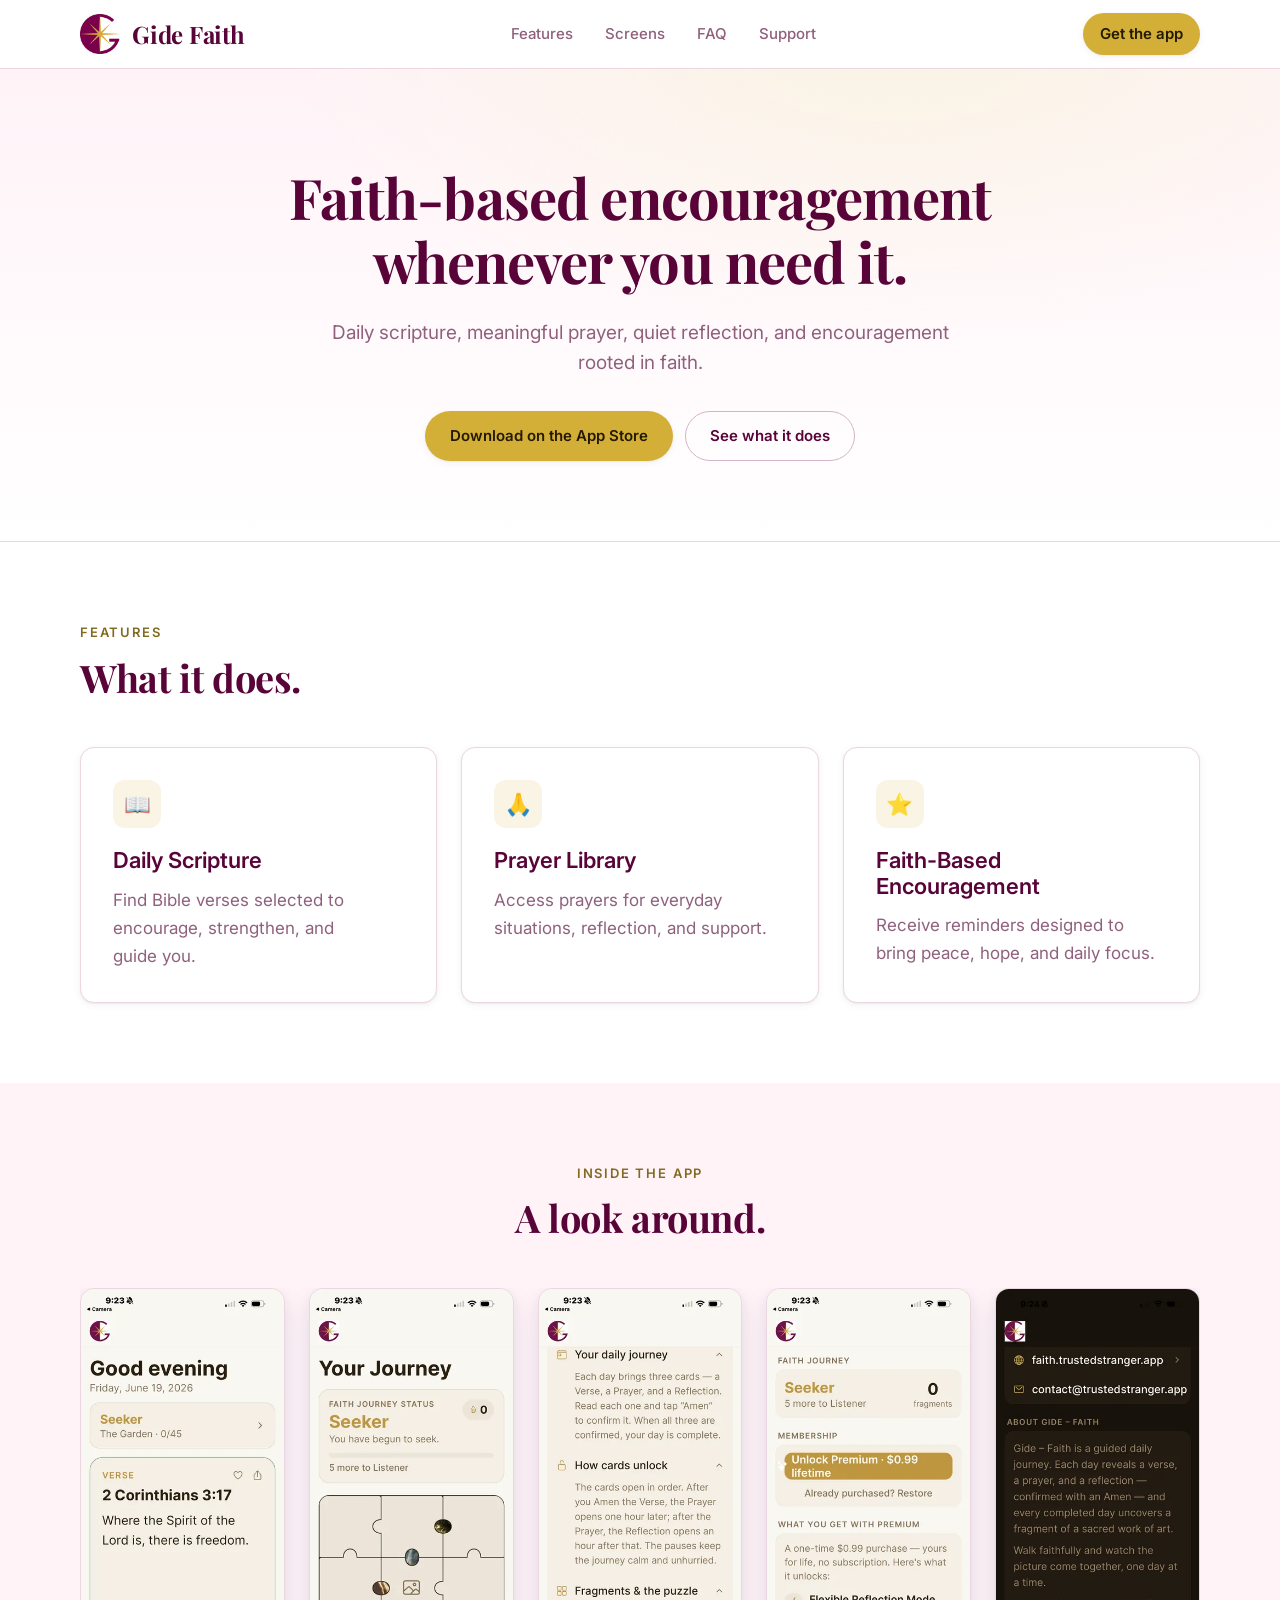
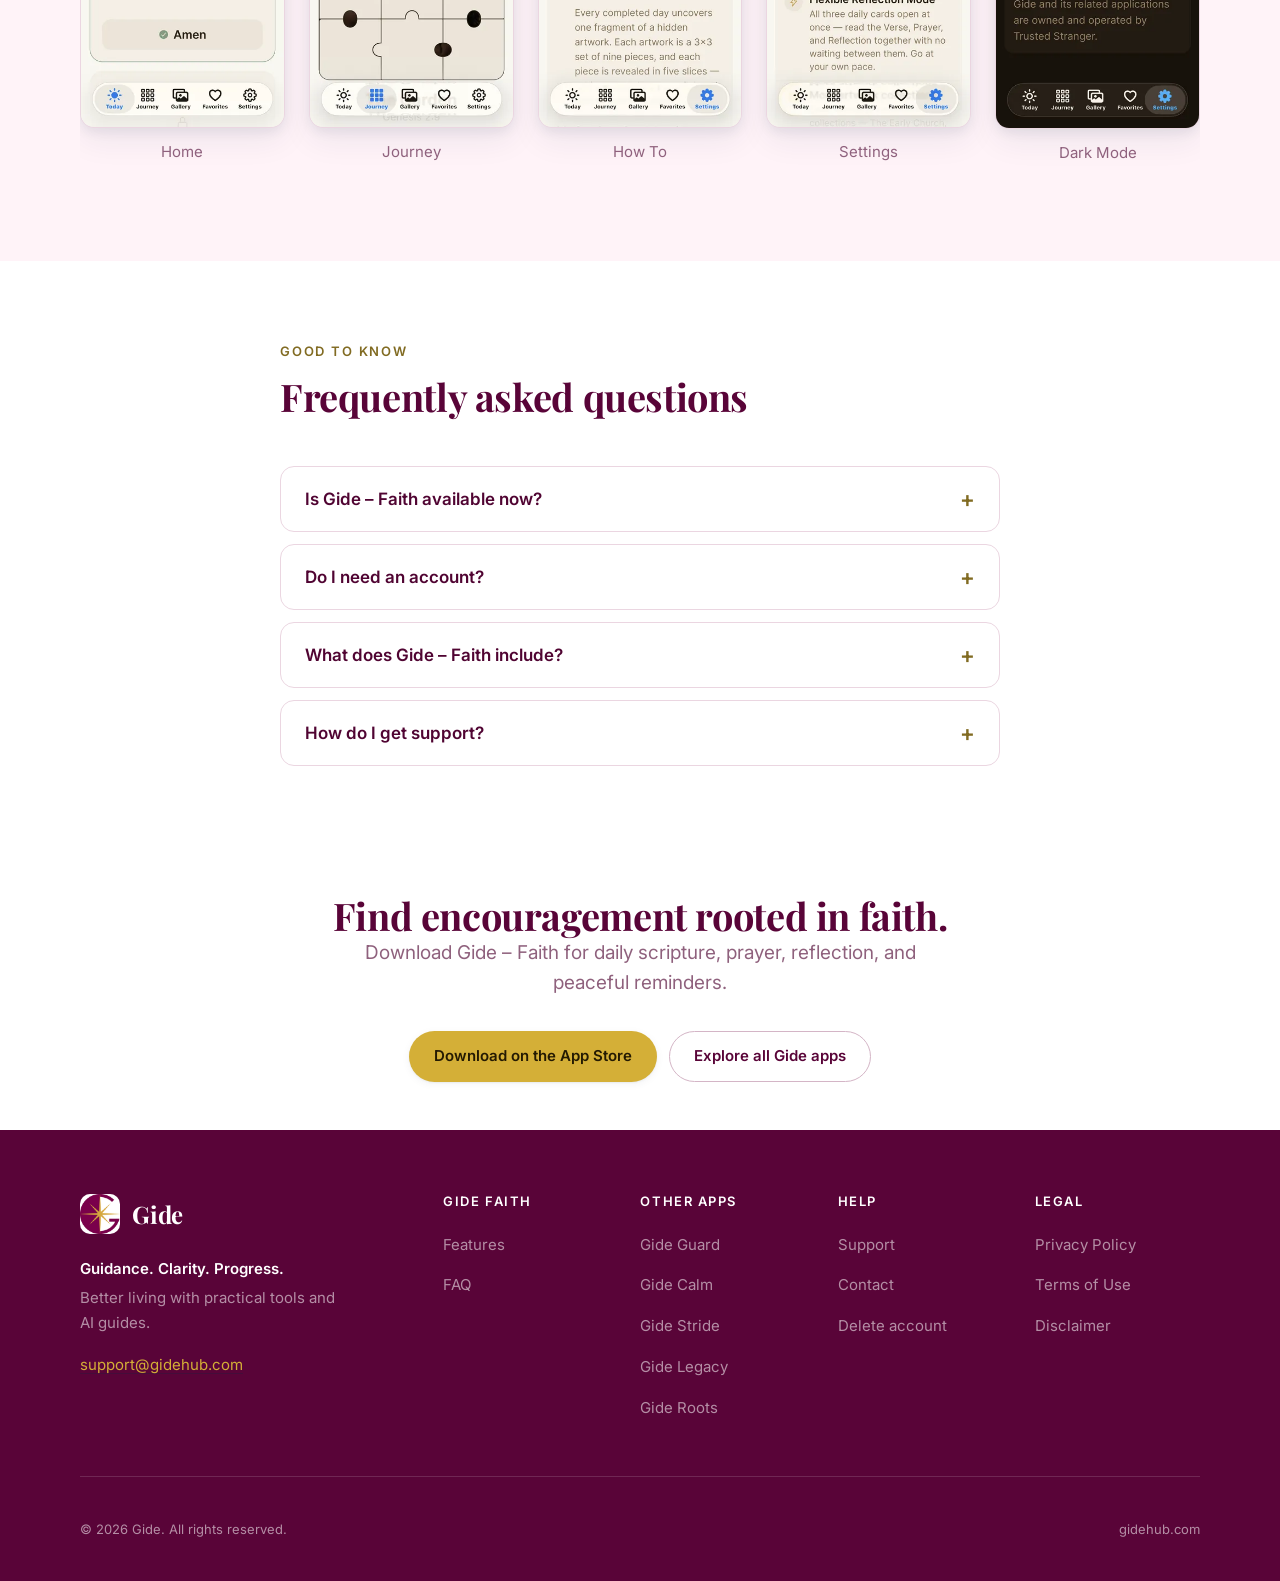
==== index.html @ afb805a9 "Stop describing the app by release stage Remove every "coming soon", "in development", "in review an" ====
<!DOCTYPE html>
<html lang="en">
<head>
  <meta charset="UTF-8">
  <meta name="viewport" content="width=device-width, initial-scale=1">
  <title>Gide Faith | Daily scripture and prayer</title>
  <meta name="description" content="Daily scripture, meaningful prayer, quiet reflection, and encouragement rooted in faith.">
  <link rel="canonical" href="https://faith.gidehub.com/">

  <meta property="og:type" content="website">
  <meta property="og:site_name" content="Gide">
  <meta property="og:title" content="Gide Faith | Daily scripture and prayer">
  <meta property="og:description" content="Daily scripture, meaningful prayer, quiet reflection, and encouragement rooted in faith.">
  <meta property="og:url" content="https://faith.gidehub.com/">
  <meta name="twitter:card" content="summary_large_image">

  <link rel="icon" type="image/png" href="assets/logo.png">
  <link rel="apple-touch-icon" href="assets/logo.png">
  <meta name="theme-color" content="#590438">

  <link rel="preconnect" href="https://fonts.googleapis.com">
  <link rel="preconnect" href="https://fonts.gstatic.com" crossorigin>
  <link rel="stylesheet" href="https://fonts.googleapis.com/css2?family=Inter:wght@400;500;600;700&family=Playfair+Display:wght@600;700&display=swap">

  <link rel="stylesheet" href="assets/css/app.css">
</head>
<body class="app-site">

<a class="skip-link" href="#main">Skip to content</a>

<header class="site-header" data-nav>
  <div class="wrap header-inner">

    <a class="brand" href="/">
      <img src="assets/logo.png" alt="" width="40" height="40" class="brand-mark">
      <span class="brand-name">Gide Faith</span>
    </a>

    <nav class="nav-desktop" aria-label="Main">
      <ul>
        <li><a href="#features">Features</a></li>
        <li><a href="#screens">Screens</a></li>
        
        <li><a href="#faq">FAQ</a></li>
        <li><a href="https://gidehub.com/support.html">Support</a></li>
      </ul>
    </nav>

    <div class="header-actions">
      <a class="btn btn-accent btn-sm nav-cta" href="https://apps.apple.com/ng/app/gide-faith/id6782227143">Get the app</a>
      <button class="nav-toggle" type="button" aria-expanded="false" aria-controls="mobile-nav" aria-label="Open menu">
        <span class="nav-toggle-bars" aria-hidden="true"><i></i><i></i><i></i></span>
      </button>
    </div>

  </div>

  <div class="nav-panel" id="mobile-nav" hidden>
    <nav class="wrap" aria-label="Mobile">
      <ul class="nav-panel-primary">
        <li><a href="#features">Features</a></li>
        <li><a href="#screens">Screens</a></li>
        
        <li><a href="#faq">FAQ</a></li>
      </ul>
      <ul class="nav-panel-secondary">
        <li><a href="https://gidehub.com/">All of Gide</a></li>
        <li><a href="https://gidehub.com/support.html">Support</a></li>
        <li><a href="https://gidehub.com/privacy.html">Privacy policy</a></li>
      </ul>
      <a class="btn btn-accent btn-block" href="https://apps.apple.com/ng/app/gide-faith/id6782227143">Get the app</a>
    </nav>
  </div>
</header>

<main id="main">

  <section class="hero app-hero">
    <div class="wrap">
      <h1>Faith-based encouragement whenever you need it.</h1>
      <p class="lede">Daily scripture, meaningful prayer, quiet reflection, and encouragement rooted in faith.</p>
      <div class="btn-row">
        <a class="btn btn-accent" href="https://apps.apple.com/ng/app/gide-faith/id6782227143">Download on the App Store</a>
        <a class="btn btn-outline" href="#features">See what it does</a>
      </div>
      
    </div>
  </section>

  <section class="section" id="features">
    <div class="wrap">
      <div class="section-head">
        <p class="eyebrow">Features</p>
        <h2>What it does.</h2>
        
      </div>
      <div class="grid grid-3">
        <article class="card feature-card">
          <span class="feature-icon" aria-hidden="true">📖</span>
          <h3>Daily Scripture</h3>
          <p>Find Bible verses selected to encourage, strengthen, and guide you.</p>
        </article>
        <article class="card feature-card">
          <span class="feature-icon" aria-hidden="true">🙏</span>
          <h3>Prayer Library</h3>
          <p>Access prayers for everyday situations, reflection, and support.</p>
        </article>
        <article class="card feature-card">
          <span class="feature-icon" aria-hidden="true">⭐</span>
          <h3>Faith-Based Encouragement</h3>
          <p>Receive reminders designed to bring peace, hope, and daily focus.</p>
        </article>
      </div>
    </div>
  </section>

  <section class="section section-cream" id="screens">
    <div class="wrap">
      <div class="section-head centered">
        <p class="eyebrow">Inside the app</p>
        <h2>A look around.</h2>
      </div>
      <div class="shot-row">
        <figure class="shot">
          <img src="assets/shots/home.webp" alt="Gide - Faith home screen" width="370" height="800" loading="lazy">
          <figcaption>Home</figcaption>
        </figure>
        <figure class="shot">
          <img src="assets/shots/journey.webp" alt="Gide - Faith prayer and scripture journey screen" width="370" height="800" loading="lazy">
          <figcaption>Journey</figcaption>
        </figure>
        <figure class="shot">
          <img src="assets/shots/howto.webp" alt="Gide - Faith instructions" width="370" height="800" loading="lazy">
          <figcaption>How To</figcaption>
        </figure>
        <figure class="shot">
          <img src="assets/shots/settings.webp" alt="Gide - Faith settings" width="370" height="800" loading="lazy">
          <figcaption>Settings</figcaption>
        </figure>
        <figure class="shot">
          <img src="assets/shots/darksettings.webp" alt="Gide - Faith dark mode settings screen" width="370" height="800" loading="lazy">
          <figcaption>Dark Mode</figcaption>
        </figure>
      </div>
    </div>
  </section>

  <section class="section" id="faq">
    <div class="wrap wrap-narrow">
      <div class="section-head">
        <p class="eyebrow">Good to know</p>
        <h2>Frequently asked questions</h2>
      </div>
      <div class="faq">
        <details>
          <summary>Is Gide – Faith available now?</summary>
          <p>Yes. Gide – Faith is available on the App Store and ready to help you discover daily scripture, prayer, and encouragement.</p>
        </details>
        <details>
          <summary>Do I need an account?</summary>
          <p>No. Gide – Faith is designed to be simple and accessible without requiring a user account.</p>
        </details>
        <details>
          <summary>What does Gide – Faith include?</summary>
          <p>Gide – Faith includes daily scripture, prayer, reflection, favorites, progress features, and faith-based encouragement.</p>
        </details>
        <details>
          <summary>How do I get support?</summary>
          <p>Email us at support@gidehub.com .</p>
        </details>
      </div>
    </div>
  </section>

  <section class="section section-tight cta-band">
    <div class="wrap">
      <h2>Find encouragement rooted in faith.</h2>
      <p class="lede">Download Gide – Faith for daily scripture, prayer, reflection, and peaceful reminders.</p>
      <div class="btn-row">
        <a class="btn btn-accent" href="https://apps.apple.com/ng/app/gide-faith/id6782227143">Download on the App Store</a>
        <a class="btn btn-outline" href="https://gidehub.com/#apps">Explore all Gide apps</a>
      </div>
    </div>
  </section>

</main>

<footer class="site-footer">
  <div class="wrap">

    <div class="footer-top">
      <div class="footer-brand">
        <a class="brand brand-light" href="https://gidehub.com/">
          <img src="assets/logo.png" alt="" width="40" height="40" class="brand-mark" loading="lazy">
          <span class="brand-name">Gide</span>
        </a>
        <p class="footer-tagline">Guidance. Clarity. Progress.</p>
        <p class="footer-blurb">Better living with practical tools and AI guides.</p>
        <a class="footer-email" href="mailto:support@gidehub.com">support@gidehub.com</a>
      </div>

      <div class="footer-cols">
        <div class="footer-col">
          <h2>Gide Faith</h2>
          <ul>
            <li><a href="#features">Features</a></li>
            
            <li><a href="#faq">FAQ</a></li>
          </ul>
        </div>
        <div class="footer-col">
          <h2>Other apps</h2>
          <ul>
            <li><a href="https://guard.gidehub.com/">Gide Guard</a></li>
            <li><a href="https://calm.gidehub.com/">Gide Calm</a></li>
            <li><a href="https://stride.gidehub.com/">Gide Stride</a></li>
            <li><a href="https://legacy.gidehub.com/">Gide Legacy</a></li>
            <li><a href="https://roots.gidehub.com/">Gide Roots</a></li>
          </ul>
        </div>
        <div class="footer-col">
          <h2>Help</h2>
          <ul>
            <li><a href="https://gidehub.com/support.html">Support</a></li>
            <li><a href="https://gidehub.com/contact.html">Contact</a></li>
            <li><a href="https://gidehub.com/delete-account.html">Delete account</a></li>
          </ul>
        </div>
        <div class="footer-col">
          <h2>Legal</h2>
          <ul>
            <li><a href="https://gidehub.com/privacy.html">Privacy Policy</a></li>
            <li><a href="https://gidehub.com/terms.html">Terms of Use</a></li>
            <li><a href="https://gidehub.com/disclaimer.html">Disclaimer</a></li>
          </ul>
        </div>
      </div>
    </div>

    <div class="footer-bottom">
      <p>&copy; 2026 Gide. All rights reserved.</p>
      <nav class="footer-legal" aria-label="Legal">
        <a href="https://gidehub.com/">gidehub.com</a>
      </nav>
    </div>

  </div>
</footer>

<script src="assets/js/nav.js" defer></script>
</body>
</html>
---- assets/css/app.css ----
/* ==========================================================================
   Gide design system
   One stylesheet for gidehub.com and every page under it.

   Contents
     1. Tokens
     2. Reset and base elements
     3. Layout primitives
     4. Typography
     5. Buttons and pills
     6. Header and navigation
     7. Hero
     8. Cards and grids
     9. Long-form prose
    10. Forms
    11. Footer
    12. Utilities
   ========================================================================== */

/* 1. Tokens ---------------------------------------------------------------- */

:root {
  /* Brand — official Gide palette.
     Primary #1B2B48 · Secondary #F5F5DC · Tertiary #6F7DBC · Accent #D4AF37 */
  --ink: #1b2b48;
  --ink-soft: #2c4066;
  --periwinkle: #6f7dbc;

  /* Gold is an accent for FILLS, not a text colour: #D4AF37 is 2.1:1 on white
     (fails AA) but 6.7:1 on navy and 7.5:1 behind dark text on a button.
     Use --gold-text for small gold type on light surfaces (4.9:1). */
  --gold: #d4af37;
  --gold-bright: #e0c163;
  --gold-text: #8a6d12;
  --gold-ink: #2b2205;
  --gold-wash: #fbf4de;

  --cream: #f5f5dc;
  --cream-deep: #ebebc7;
  --white: #ffffff;

  /* Per-app accents, from each app's own brand card. */
  --app-guard: #00167a;
  --app-calm: #03424d;
  --app-faith: #590438;
  --app-stride: #17341d;
  --app-legacy: #0a2540;
  --app-roots: #7a3e1a;

  /* Text */
  --text: #16283a;
  --text-muted: #55677a;
  --text-on-dark: #eef3f8;
  --text-on-dark-muted: #a9bccd;

  /* Lines and surfaces */
  --line: #e6dfd1;
  --line-strong: #d6cbb6;
  --line-on-dark: rgba(255, 255, 255, 0.14);

  /* Type scale — six steps, nothing in between */
  --fs-xs: 0.8125rem;   /* 13px  eyebrows, meta */
  --fs-sm: 0.9375rem;   /* 15px  captions, footer */
  --fs-base: 1.0625rem; /* 17px  body */
  --fs-lg: 1.1875rem;   /* 19px  lede */
  --fs-xl: 1.375rem;    /* 22px  card titles */
  --fs-2xl: clamp(1.75rem, 1.3rem + 1.8vw, 2.375rem);  /* section headings */
  --fs-3xl: clamp(2.25rem, 1.4rem + 3.4vw, 3.5rem);    /* page display */

  /* Spacing — 4px base */
  --sp-1: 0.25rem;
  --sp-2: 0.5rem;
  --sp-3: 0.75rem;
  --sp-4: 1rem;
  --sp-6: 1.5rem;
  --sp-8: 2rem;
  --sp-10: 2.5rem;
  --sp-12: 3rem;
  --sp-16: 4rem;
  --sp-20: 5rem;
  --sp-24: 6rem;

  /* Shape */
  --radius-sm: 8px;
  --radius: 14px;
  --radius-lg: 22px;
  --radius-pill: 999px;

  --shadow-sm: 0 1px 2px rgba(15, 39, 64, 0.06), 0 2px 8px rgba(15, 39, 64, 0.05);
  --shadow: 0 4px 12px rgba(15, 39, 64, 0.07), 0 12px 32px rgba(15, 39, 64, 0.07);
  --shadow-lg: 0 12px 28px rgba(15, 39, 64, 0.1), 0 28px 60px rgba(15, 39, 64, 0.12);

  --wrap: 1120px;
  --wrap-narrow: 720px;
  --header-h: 68px;
}

/* 2. Reset and base -------------------------------------------------------- */

*,
*::before,
*::after { box-sizing: border-box; }

* { margin: 0; }

html {
  -webkit-text-size-adjust: 100%;
  scroll-behavior: smooth;
  scroll-padding-top: calc(var(--header-h) + var(--sp-4));
}

@media (prefers-reduced-motion: reduce) {
  html { scroll-behavior: auto; }
  *, *::before, *::after {
    animation-duration: 0.01ms !important;
    transition-duration: 0.01ms !important;
  }
}

body {
  background: var(--white);
  color: var(--text);
  font-family: Inter, system-ui, -apple-system, "Segoe UI", sans-serif;
  font-size: var(--fs-base);
  line-height: 1.65;
  -webkit-font-smoothing: antialiased;
  text-rendering: optimizeLegibility;
}

img,
picture,
video,
canvas { display: block; max-width: 100%; height: auto; }

input, button, textarea, select { font: inherit; color: inherit; }

a { color: var(--ink); text-decoration-color: rgba(15, 39, 64, 0.28); text-underline-offset: 3px; }
a:hover { text-decoration-color: currentColor; }

:focus-visible {
  outline: 3px solid var(--gold-text);
  outline-offset: 2px;
  border-radius: 4px;
}

.skip-link {
  position: absolute;
  left: var(--sp-4);
  top: -100px;
  z-index: 200;
  background: var(--ink);
  color: var(--white);
  padding: var(--sp-3) var(--sp-6);
  border-radius: var(--radius-sm);
  text-decoration: none;
  transition: top 0.15s ease;
}
.skip-link:focus { top: var(--sp-4); }

/* 3. Layout primitives ----------------------------------------------------- */

.wrap {
  width: min(100% - 2.5rem, var(--wrap));
  margin-inline: auto;
}

.wrap-narrow { width: min(100% - 2.5rem, var(--wrap-narrow)); margin-inline: auto; }

.section { padding-block: var(--sp-20); }
.section-tight { padding-block: var(--sp-12); }

/* Alternating surfaces give the page chapters instead of one long scroll. */
.section-cream { background: var(--cream); }
.section-ink {
  background: var(--ink);
  color: var(--text-on-dark);
}
.section-ink h1, .section-ink h2, .section-ink h3 { color: var(--white); }
.section-ink p { color: var(--text-on-dark-muted); }
.section-ink a { color: var(--gold-bright); }

.section-head { max-width: 46rem; margin-bottom: var(--sp-12); }
.section-head.centered { margin-inline: auto; text-align: center; }

/* 4. Typography ------------------------------------------------------------ */

h1, h2, h3, h4 {
  line-height: 1.15;
  font-weight: 700;
  color: var(--ink);
  text-wrap: balance;
}

h1 {
  font-family: "Playfair Display", Georgia, serif;
  font-size: var(--fs-3xl);
  letter-spacing: -0.015em;
}

h2 {
  font-family: "Playfair Display", Georgia, serif;
  font-size: var(--fs-2xl);
  letter-spacing: -0.01em;
}

h3 { font-size: var(--fs-xl); font-weight: 600; }
h4 { font-size: var(--fs-base); font-weight: 600; }

p { text-wrap: pretty; }
p + p { margin-top: var(--sp-4); }

.eyebrow {
  font-size: var(--fs-xs);
  font-weight: 600;
  letter-spacing: 0.14em;
  text-transform: uppercase;
  color: var(--gold-text);
  margin-bottom: var(--sp-3);
}
.section-ink .eyebrow { color: var(--gold-bright); }

.lede {
  font-size: var(--fs-lg);
  line-height: 1.6;
  color: var(--text-muted);
}
.section-ink .lede { color: var(--text-on-dark-muted); }

.section-head h2 + .lede { margin-top: var(--sp-4); }

/* 5. Buttons --------------------------------------------------------------- */

.btn {
  display: inline-flex;
  align-items: center;
  justify-content: center;
  gap: var(--sp-2);
  min-height: 44px;
  padding: var(--sp-3) var(--sp-6);
  border: 1px solid transparent;
  border-radius: var(--radius-pill);
  font-size: var(--fs-sm);
  font-weight: 600;
  text-decoration: none;
  cursor: pointer;
  transition: transform 0.15s ease, box-shadow 0.15s ease, background-color 0.15s ease;
}
.btn:hover { transform: translateY(-1px); }
.btn:active { transform: translateY(0); }

.btn-gold {
  background: var(--gold);
  color: var(--gold-ink);
  box-shadow: var(--shadow-sm);
}
.btn-gold:hover { background: var(--gold-bright); box-shadow: var(--shadow); }

.btn-ink { background: var(--ink); color: var(--white); }
.btn-ink:hover { background: var(--ink-soft); }

.btn-outline {
  background: transparent;
  border-color: var(--line-strong);
  color: var(--ink);
}
.btn-outline:hover { border-color: var(--ink); background: var(--cream); }

.section-ink .btn-outline {
  border-color: var(--line-on-dark);
  color: var(--white);
}
.section-ink .btn-outline:hover { background: rgba(255, 255, 255, 0.08); }

.btn-sm { min-height: 38px; padding: var(--sp-2) var(--sp-4); }
.btn-block { display: flex; width: 100%; }

.btn-row {
  display: flex;
  flex-wrap: wrap;
  gap: var(--sp-3);
  margin-top: var(--sp-8);
}

/* Status pills ------------------------------------------------------------- */

.pill {
  display: inline-flex;
  align-items: center;
  gap: var(--sp-2);
  padding: var(--sp-1) var(--sp-3);
  border-radius: var(--radius-pill);
  font-size: var(--fs-xs);
  font-weight: 600;
  letter-spacing: 0.02em;
}
.pill::before {
  content: "";
  width: 6px;
  height: 6px;
  border-radius: 50%;
  background: currentColor;
}
/* Used for the "Free" marker on book cards. */
.pill-available { background: #e7f4ec; color: #1d6b3f; }

/* 6. Header and navigation ------------------------------------------------- */

.site-header {
  position: sticky;
  top: 0;
  z-index: 100;
  background: rgba(255, 255, 255, 0.92);
  backdrop-filter: saturate(1.4) blur(10px);
  border-bottom: 1px solid var(--line);
}

.header-inner {
  display: flex;
  align-items: center;
  justify-content: space-between;
  gap: var(--sp-6);
  min-height: var(--header-h);
}

.brand {
  display: inline-flex;
  align-items: center;
  gap: var(--sp-3);
  text-decoration: none;
  color: var(--ink);
}
.brand-mark { width: 40px; height: 40px; border-radius: 10px; }
.brand-name {
  font-family: "Playfair Display", Georgia, serif;
  font-size: 1.5rem;
  font-weight: 700;
  letter-spacing: -0.01em;
  line-height: 1;
}
.brand-light { color: var(--white); }
.brand-light .brand-name { color: var(--white); }

.nav-desktop ul {
  display: flex;
  align-items: center;
  gap: var(--sp-8);
  list-style: none;
  padding: 0;
}
.nav-desktop a {
  display: inline-block;
  padding-block: var(--sp-2);
  font-size: var(--fs-sm);
  font-weight: 500;
  color: var(--text-muted);
  text-decoration: none;
}
.nav-desktop a:hover { color: var(--ink); }
.nav-desktop a.is-current { color: var(--ink); font-weight: 600; }

.header-actions { display: flex; align-items: center; gap: var(--sp-3); }

/* The menu button the old site never had. */
.nav-toggle {
  display: none;
  width: 44px;
  height: 44px;
  align-items: center;
  justify-content: center;
  background: transparent;
  border: 1px solid var(--line-strong);
  border-radius: var(--radius-sm);
  cursor: pointer;
}
.nav-toggle-bars { display: block; width: 20px; height: 14px; position: relative; }
.nav-toggle-bars i {
  position: absolute;
  left: 0;
  width: 100%;
  height: 2px;
  border-radius: 2px;
  background: var(--ink);
  transition: transform 0.2s ease, opacity 0.2s ease;
}
.nav-toggle-bars i:nth-child(1) { top: 0; }
.nav-toggle-bars i:nth-child(2) { top: 6px; }
.nav-toggle-bars i:nth-child(3) { top: 12px; }

.nav-toggle[aria-expanded="true"] i:nth-child(1) { transform: translateY(6px) rotate(45deg); }
.nav-toggle[aria-expanded="true"] i:nth-child(2) { opacity: 0; }
.nav-toggle[aria-expanded="true"] i:nth-child(3) { transform: translateY(-6px) rotate(-45deg); }

.nav-panel {
  border-top: 1px solid var(--line);
  background: var(--white);
  padding-block: var(--sp-6) var(--sp-8);
  max-height: calc(100dvh - var(--header-h));
  overflow-y: auto;
}
.nav-panel[hidden] { display: none; }

.nav-panel ul { list-style: none; padding: 0; }
.nav-panel a {
  display: block;
  min-height: 48px;
  display: flex;
  align-items: center;
  text-decoration: none;
  color: var(--ink);
  border-bottom: 1px solid var(--line);
}
.nav-panel-primary a { font-size: var(--fs-lg); font-weight: 600; }
.nav-panel-secondary { margin-top: var(--sp-4); }
.nav-panel-secondary a { font-size: var(--fs-base); color: var(--text-muted); }
.nav-panel .btn { margin-top: var(--sp-6); }

@media (max-width: 900px) {
  .nav-desktop { display: none; }
  .nav-toggle { display: inline-flex; }
  .nav-cta { display: none; }
}

/* 7. Hero ------------------------------------------------------------------ */

/* One headline, one sentence, one action. */
.hero {
  position: relative;
  padding-block: var(--sp-24) var(--sp-20);
  background:
    radial-gradient(60rem 30rem at 70% -10%, var(--gold-wash), transparent 70%),
    linear-gradient(180deg, var(--cream) 0%, var(--white) 100%);
  border-bottom: 1px solid var(--line);
  text-align: center;
}
.hero .wrap { max-width: 52rem; }
.hero h1 { margin-bottom: var(--sp-6); }
.hero .lede { margin-inline: auto; max-width: 40rem; }
.hero .btn-row { justify-content: center; }

.hero-note {
  margin-top: var(--sp-6);
  font-size: var(--fs-sm);
  color: var(--text-muted);
}

.hero-compact { padding-block: var(--sp-16) var(--sp-12); }

/* Page header for interior pages */
.page-head {
  padding-block: var(--sp-16) var(--sp-12);
  background: var(--cream);
  border-bottom: 1px solid var(--line);
}
.page-head .wrap { max-width: 46rem; }
.page-head .lede { margin-top: var(--sp-4); }

/* 8. Cards and grids ------------------------------------------------------- */

.grid { display: grid; gap: var(--sp-6); }
.grid-2 { grid-template-columns: repeat(auto-fit, minmax(20rem, 1fr)); }
.grid-3 { grid-template-columns: repeat(auto-fit, minmax(17rem, 1fr)); }
.grid-4 { grid-template-columns: repeat(auto-fit, minmax(13rem, 1fr)); }

.card {
  display: flex;
  flex-direction: column;
  gap: var(--sp-3);
  padding: var(--sp-8);
  background: var(--white);
  border: 1px solid var(--line);
  border-radius: var(--radius);
  box-shadow: var(--shadow-sm);
  transition: transform 0.18s ease, box-shadow 0.18s ease, border-color 0.18s ease;
}
.card p { color: var(--text-muted); }
.card h3 a { text-decoration: none; }

a.card, .card-link { text-decoration: none; color: inherit; }
a.card:hover, .card:has(a:hover) {
  transform: translateY(-3px);
  box-shadow: var(--shadow);
  border-color: var(--line-strong);
}

.section-ink .card {
  background: rgba(255, 255, 255, 0.05);
  border-color: var(--line-on-dark);
  box-shadow: none;
}

.card-icon {
  width: 52px;
  height: 52px;
  border-radius: 12px;
  margin-bottom: var(--sp-2);
}

/* App cards — each carries its own brand accent from --app-*. */
.app-card,
.app-card-quiet { position: relative; --accent: var(--gold); }
.app-card { border-top: 3px solid var(--accent); }
[data-app="guard"]  { --accent: var(--app-guard); }
[data-app="calm"]   { --accent: var(--app-calm); }
[data-app="faith"]  { --accent: var(--app-faith); }
[data-app="stride"] { --accent: var(--app-stride); }
[data-app="legacy"] { --accent: var(--app-legacy); }
[data-app="roots"]  { --accent: var(--app-roots); }
.app-card-quiet { border-left: 3px solid var(--accent); }
.app-card .card-icon,
.app-card-quiet .card-icon { box-shadow: 0 0 0 1px var(--line); }
.app-card .pill { align-self: flex-start; }
.app-card .btn-row { margin-top: auto; padding-top: var(--sp-6); }

.app-card-quiet {
  flex-direction: row;
  align-items: center;
  gap: var(--sp-4);
  padding: var(--sp-6);
}
.app-card-quiet .card-icon { width: 40px; height: 40px; margin: 0; flex: none; }
.app-card-quiet h3 { font-size: var(--fs-base); }
.app-card-quiet p { font-size: var(--fs-sm); }

/* Book cards */
.book-card {
  display: flex;
  flex-direction: column;
  gap: var(--sp-4);
  padding: var(--sp-6);
  background: var(--white);
  border: 1px solid var(--line);
  border-radius: var(--radius);
  text-decoration: none;
  color: inherit;
  box-shadow: var(--shadow-sm);
  transition: transform 0.18s ease, box-shadow 0.18s ease;
}
.book-card:hover { transform: translateY(-3px); box-shadow: var(--shadow); }
.book-cover {
  width: 100%;
  aspect-ratio: 2 / 3;
  object-fit: cover;
  border-radius: var(--radius-sm);
  box-shadow: var(--shadow);
  background: var(--cream-deep);
}
.book-card h3 { font-size: var(--fs-base); }
.book-card p { font-size: var(--fs-sm); color: var(--text-muted); }

/* Feature list */
.feature-list { list-style: none; padding: 0; display: grid; gap: var(--sp-6); }
.feature-list li { display: grid; gap: var(--sp-1); }
.feature-list b { font-size: var(--fs-base); color: var(--ink); }
.feature-list span { color: var(--text-muted); }
.section-ink .feature-list b { color: var(--white); }
.section-ink .feature-list span { color: var(--text-on-dark-muted); }

/* Numbered steps */
.steps { counter-reset: step; list-style: none; padding: 0; }
.steps li { position: relative; padding-left: var(--sp-12); }
.steps li + li { margin-top: var(--sp-6); }
.steps li::before {
  counter-increment: step;
  content: counter(step);
  position: absolute;
  left: 0;
  top: 0;
  width: 32px;
  height: 32px;
  display: grid;
  place-items: center;
  border-radius: 50%;
  background: var(--gold-wash);
  color: var(--gold-text);
  font-size: var(--fs-sm);
  font-weight: 700;
}

/* Episode rows */
.episode {
  display: grid;
  gap: var(--sp-3);
  padding: var(--sp-6) 0;
  border-bottom: 1px solid var(--line);
}
.episode:first-of-type { border-top: 1px solid var(--line); }
.episode-meta { font-size: var(--fs-xs); font-weight: 600; letter-spacing: 0.1em; text-transform: uppercase; color: var(--gold-text); }
.episode h3 { font-size: var(--fs-lg); }
.episode p { color: var(--text-muted); }
.episode audio { width: 100%; margin-top: var(--sp-2); }

/* FAQ */
.faq details {
  border: 1px solid var(--line);
  border-radius: var(--radius);
  padding: var(--sp-4) var(--sp-6);
  background: var(--white);
}
.faq details + details { margin-top: var(--sp-3); }
.faq summary {
  cursor: pointer;
  font-weight: 600;
  min-height: 32px;
  display: flex;
  align-items: center;
  list-style: none;
}
.faq summary::-webkit-details-marker { display: none; }
.faq summary::after { content: "+"; margin-left: auto; font-size: 1.4rem; color: var(--gold-text); line-height: 1; }
.faq details[open] summary::after { content: "\2212"; }
.faq details[open] summary { margin-bottom: var(--sp-3); }
.faq p { color: var(--text-muted); }

/* Callout */
.callout {
  padding: var(--sp-8);
  background: var(--gold-wash);
  border: 1px solid var(--line-strong);
  border-radius: var(--radius);
}
.callout h3 { margin-bottom: var(--sp-2); }
.callout p { color: var(--text-muted); }

/* Final CTA band */
.cta-band { text-align: center; }
.cta-band .wrap { max-width: 44rem; }
.cta-band .btn-row { justify-content: center; }

/* 9. Long-form prose ------------------------------------------------------- */

.prose {
  max-width: 44rem;
  padding-block: var(--sp-16);
}
.prose > * + * { margin-top: var(--sp-4); }
.prose h2 {
  font-size: 1.625rem;
  margin-top: var(--sp-12);
  padding-top: var(--sp-2);
}
.prose h3 { font-size: var(--fs-xl); margin-top: var(--sp-8); }
.prose ul, .prose ol { padding-left: var(--sp-6); }
.prose li + li { margin-top: var(--sp-2); }
.prose a { color: var(--ink); font-weight: 500; }
.prose strong { color: var(--ink); }
.prose hr { border: 0; border-top: 1px solid var(--line); margin-block: var(--sp-12); }
.prose table { width: 100%; border-collapse: collapse; font-size: var(--fs-sm); }
.prose th, .prose td { text-align: left; padding: var(--sp-3); border-bottom: 1px solid var(--line); }
.prose .updated { font-size: var(--fs-sm); color: var(--text-muted); }

.toc {
  padding: var(--sp-6);
  background: var(--cream);
  border-radius: var(--radius);
  border: 1px solid var(--line);
}
.toc ul { list-style: none; padding: 0; columns: 2; column-gap: var(--sp-8); }
.toc li { break-inside: avoid; margin-bottom: var(--sp-2); }
.toc a { font-size: var(--fs-sm); }

/* 10. Forms ---------------------------------------------------------------- */

.form { display: grid; gap: var(--sp-5); max-width: 34rem; }
.field { display: grid; gap: var(--sp-2); }
.field label { font-size: var(--fs-sm); font-weight: 600; }
.field input,
.field textarea {
  width: 100%;
  min-height: 48px;
  padding: var(--sp-3) var(--sp-4);
  background: var(--white);
  border: 1px solid var(--line-strong);
  border-radius: var(--radius-sm);
}
.field textarea { min-height: 10rem; resize: vertical; }
.field input:focus, .field textarea:focus { border-color: var(--gold-text); }

/* 11. Footer --------------------------------------------------------------- */

.site-footer {
  background: var(--ink);
  color: var(--text-on-dark-muted);
  padding-block: var(--sp-16) var(--sp-8);
  font-size: var(--fs-sm);
}
.footer-top {
  display: grid;
  grid-template-columns: minmax(16rem, 1fr) 2.4fr;
  gap: var(--sp-12);
  padding-bottom: var(--sp-12);
  border-bottom: 1px solid var(--line-on-dark);
}
.footer-tagline { margin-top: var(--sp-4); color: var(--white); font-weight: 600; }
.footer-blurb { margin-top: var(--sp-1); }
.footer-email {
  display: inline-flex;
  align-items: center;
  min-height: 44px;
  margin-top: var(--sp-2);
  color: var(--gold);
}

.footer-cols {
  display: grid;
  grid-template-columns: repeat(auto-fit, minmax(9.5rem, 1fr));
  gap: var(--sp-8);
}
.footer-col h2 {
  font-family: Inter, sans-serif;
  font-size: var(--fs-xs);
  font-weight: 600;
  letter-spacing: 0.12em;
  text-transform: uppercase;
  color: var(--white);
  margin-bottom: var(--sp-4);
}
.footer-col ul { list-style: none; padding: 0; }
.footer-col a {
  color: var(--text-on-dark-muted);
  text-decoration: none;
  display: inline-flex;
  align-items: center;
  /* Padding rather than margin, so the tap area is the spacing. */
  min-height: 40px;
  padding-block: var(--sp-2);
}
.footer-col a:hover { color: var(--white); text-decoration: underline; }

.footer-bottom {
  display: flex;
  flex-wrap: wrap;
  align-items: center;
  justify-content: space-between;
  gap: var(--sp-4);
  padding-top: var(--sp-8);
  font-size: var(--fs-xs);
}
.footer-legal { display: flex; flex-wrap: wrap; gap: var(--sp-6); }
.footer-legal a {
  color: var(--text-on-dark-muted);
  text-decoration: none;
  display: inline-flex;
  align-items: center;
  min-height: 40px;
}
.footer-legal a:hover { color: var(--white); text-decoration: underline; }

/* 12. Utilities ------------------------------------------------------------ */

.centered { text-align: center; }
.muted { color: var(--text-muted); }
.small { font-size: var(--fs-sm); }
.stack-4 > * + * { margin-top: var(--sp-4); }
.stack-6 > * + * { margin-top: var(--sp-6); }
.visually-hidden {
  position: absolute;
  width: 1px; height: 1px;
  padding: 0; margin: -1px;
  overflow: hidden;
  clip: rect(0 0 0 0);
  white-space: nowrap;
}

@media (max-width: 720px) {
  .section { padding-block: var(--sp-16); }
  .hero { padding-block: var(--sp-16) var(--sp-12); }
  .footer-top { grid-template-columns: 1fr; gap: var(--sp-10); }
  .toc ul { columns: 1; }
  .btn-row .btn { flex: 1 1 100%; }
}

/* Book detail ------------------------------------------------------------- */

.book-detail {
  display: grid;
  grid-template-columns: minmax(0, 18rem) minmax(0, 1fr);
  gap: var(--sp-12);
  align-items: start;
}
.book-detail-cover { position: sticky; top: calc(var(--header-h) + var(--sp-8)); }
.book-detail-body > * + * { margin-top: var(--sp-4); }
.book-detail-body h3 { margin-top: var(--sp-8); }
.book-format { display: flex; align-items: center; gap: var(--sp-3); }

.check-list { list-style: none; padding: 0; display: grid; gap: var(--sp-3); }
.check-list li { position: relative; padding-left: var(--sp-8); color: var(--text-muted); }
.check-list li::before {
  content: "";
  position: absolute;
  left: 0;
  top: 0.6em;
  width: 10px;
  height: 10px;
  border-radius: 50%;
  background: var(--gold);
}

.infographic {
  width: 100%;
  border-radius: var(--radius-sm);
  border: 1px solid var(--line);
  background: var(--cream);
}

@media (max-width: 780px) {
  .book-detail { grid-template-columns: 1fr; gap: var(--sp-8); }
  .book-detail-cover { position: static; max-width: 14rem; }
}


/* faith palette — generated by tools/build-app-sites.mjs.
   Do not edit here: edit src/data/palettes.json in the main Gide site repo
   and re-run the generator. Contrast is verified by tools/check-contrast.mjs. */
:root {
  --ink: #590438;
  --ink-soft: #77315c;
  --cream: #FFF3F8;
  --cream-deep: #f2e0e9;
  --gold: #D4AF37;
  --gold-bright: #dfc369;
  --gold-text: #816b22;
  --gold-ink: #241a02;
  --gold-wash: #f9f4e3;
  --line: #ebd6e1;
  --line-strong: #d4b5c6;
  --text: #500432;
  --text-muted: #8f617d;
  --text-on-dark-muted: #b48ea5;
  --accent-on-ink: #D4AF37;
}

/* On this app's dark surface the raw accent can be too low-contrast, so
   anything that reads as text there uses the lightened variant. */
.section-ink .eyebrow,
.section-ink a,
.footer-email { color: var(--accent-on-ink); }

/* The accent button uses this app's own accent rather than Gide gold. */
.btn-accent {
  background: var(--gold);
  color: var(--gold-ink);
  box-shadow: var(--shadow-sm);
}
.btn-accent:hover { background: var(--gold-bright); box-shadow: var(--shadow); }

.app-hero {
  background:
    radial-gradient(55rem 28rem at 70% -10%, var(--gold-wash), transparent 70%),
    linear-gradient(180deg, var(--cream) 0%, var(--white) 100%);
  text-align: center;
}
.app-hero .pill { margin-bottom: var(--sp-6); }
.app-hero .btn-row { justify-content: center; }

.feature-card { align-items: flex-start; }
.feature-icon {
  display: grid;
  place-items: center;
  width: 48px;
  height: 48px;
  border-radius: 12px;
  background: var(--gold-wash);
  color: var(--gold-text);
  font-size: 1.35rem;
  margin-bottom: var(--sp-2);
}

/* Screenshot strip */
.shot-row {
  display: grid;
  grid-auto-flow: column;
  grid-auto-columns: minmax(11rem, 1fr);
  gap: var(--sp-6);
  overflow-x: auto;
  padding-bottom: var(--sp-4);
  scroll-snap-type: x mandatory;
}
.shot { scroll-snap-align: start; margin: 0; }
.shot img {
  width: 100%;
  border-radius: var(--radius);
  border: 1px solid var(--line);
  box-shadow: var(--shadow);
  background: var(--cream);
}
.shot figcaption {
  margin-top: var(--sp-3);
  text-align: center;
  font-size: var(--fs-sm);
  color: var(--text-muted);
}

@media (max-width: 720px) {
  .shot-row { grid-auto-columns: minmax(9.5rem, 1fr); }
}
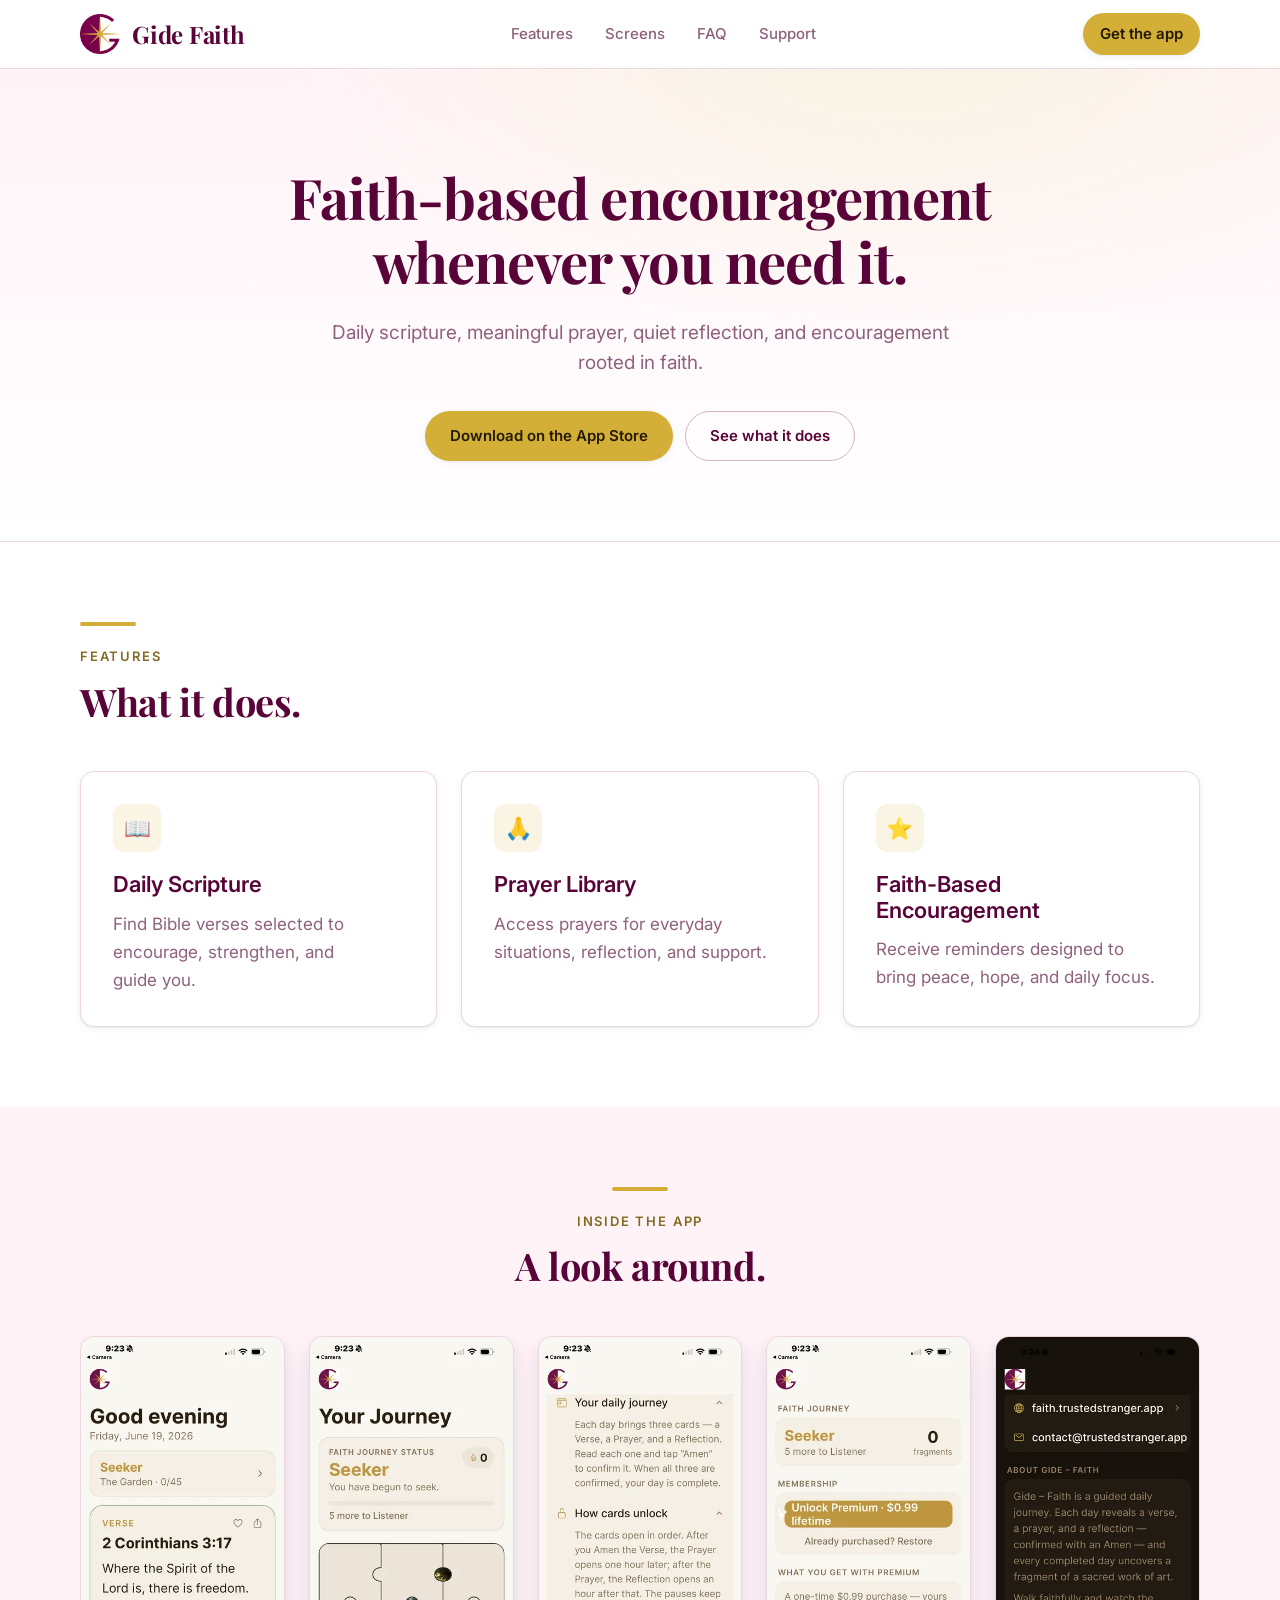
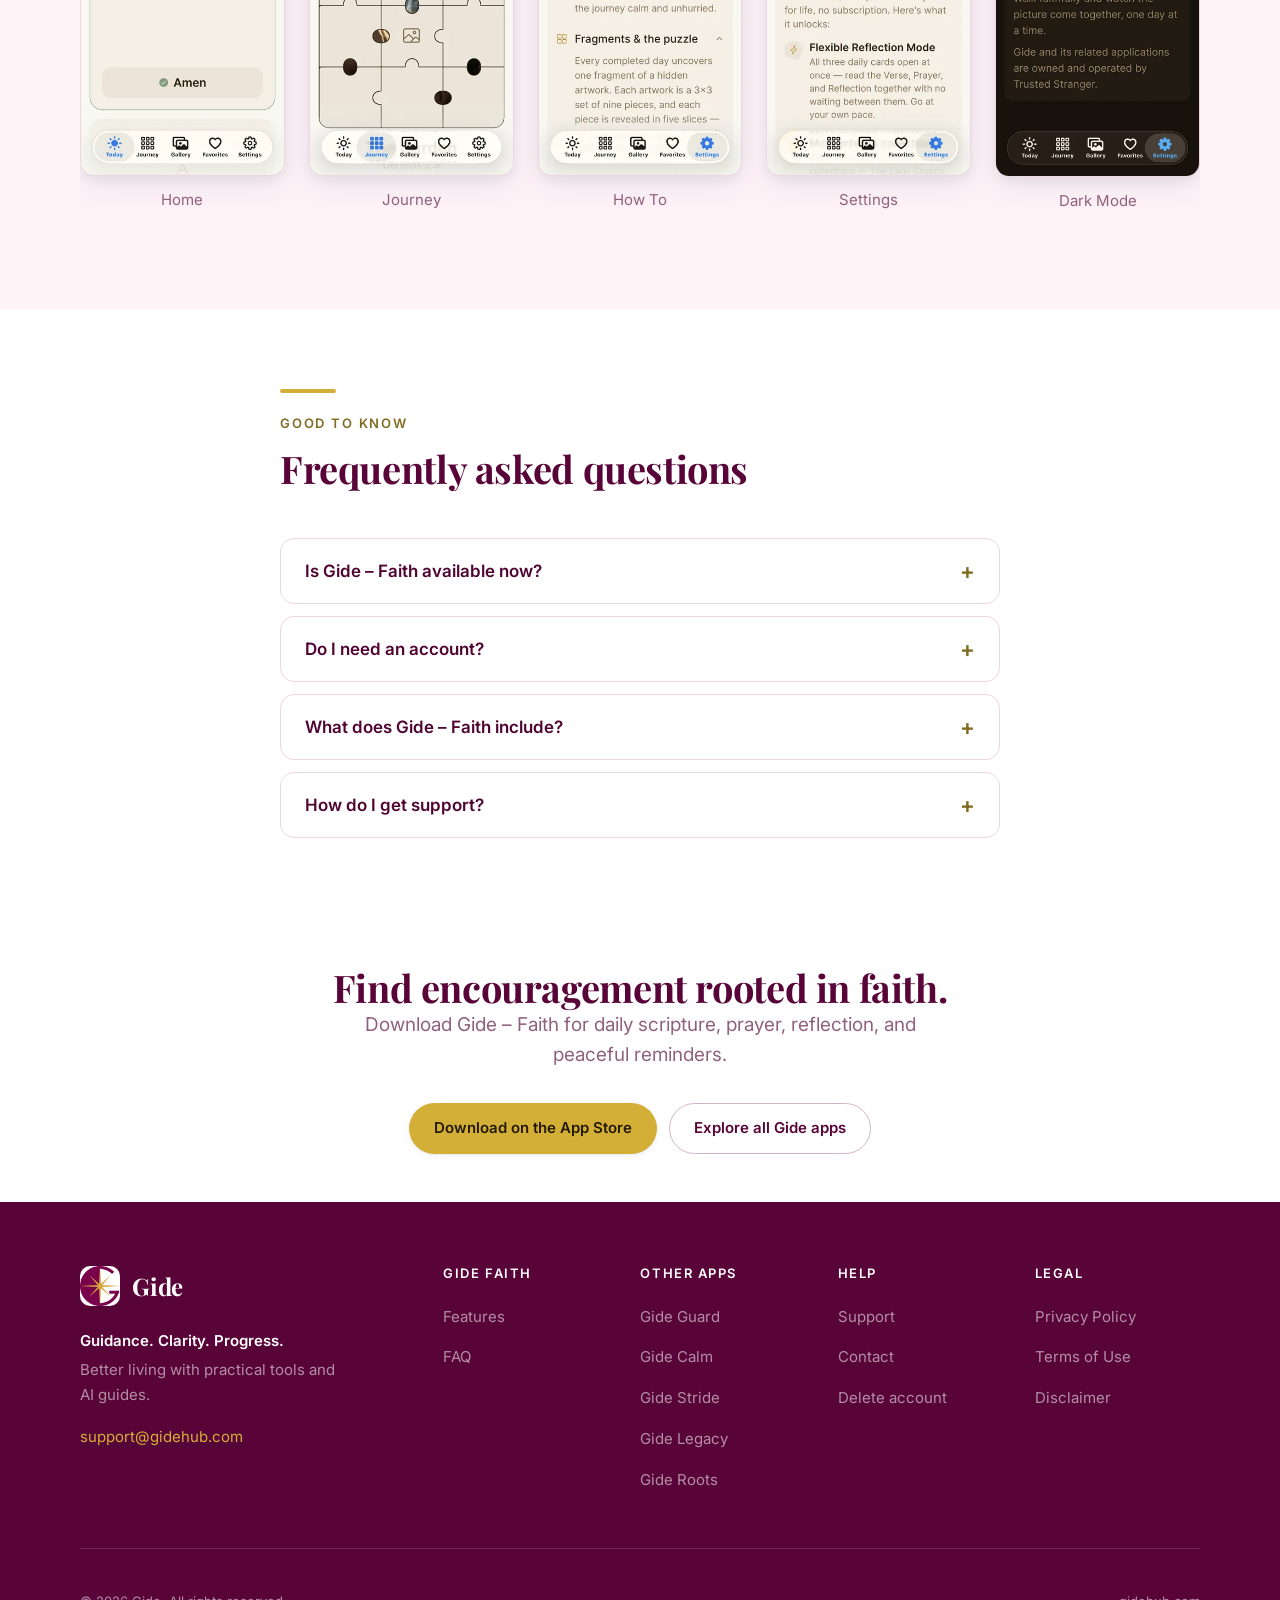
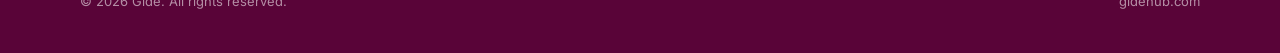
==== commit fce058ee: "Pick up the shared visual refresh Regenerated from the main Gide site repo after a pass to make the " ====
--- a/index.html
+++ b/index.html
@@ -47,7 +47,7 @@
     </nav>
 
     <div class="header-actions">
-      <a class="btn btn-accent btn-sm nav-cta" href="https://apps.apple.com/ng/app/gide-faith/id6782227143">Get the app</a>
+      <a class="btn btn-accent btn-sm nav-cta" href="https://apps.apple.com/app/id6782227143">Get the app</a>
       <button class="nav-toggle" type="button" aria-expanded="false" aria-controls="mobile-nav" aria-label="Open menu">
         <span class="nav-toggle-bars" aria-hidden="true"><i></i><i></i><i></i></span>
       </button>
@@ -68,7 +68,7 @@
         <li><a href="https://gidehub.com/support.html">Support</a></li>
         <li><a href="https://gidehub.com/privacy.html">Privacy policy</a></li>
       </ul>
-      <a class="btn btn-accent btn-block" href="https://apps.apple.com/ng/app/gide-faith/id6782227143">Get the app</a>
+      <a class="btn btn-accent btn-block" href="https://apps.apple.com/app/id6782227143">Get the app</a>
     </nav>
   </div>
 </header>
@@ -80,7 +80,7 @@
       <h1>Faith-based encouragement whenever you need it.</h1>
       <p class="lede">Daily scripture, meaningful prayer, quiet reflection, and encouragement rooted in faith.</p>
       <div class="btn-row">
-        <a class="btn btn-accent" href="https://apps.apple.com/ng/app/gide-faith/id6782227143">Download on the App Store</a>
+        <a class="btn btn-accent" href="https://apps.apple.com/app/id6782227143">Download on the App Store</a>
         <a class="btn btn-outline" href="#features">See what it does</a>
       </div>
       
@@ -89,7 +89,7 @@
 
   <section class="section" id="features">
     <div class="wrap">
-      <div class="section-head">
+      <div class="section-head rule-top">
         <p class="eyebrow">Features</p>
         <h2>What it does.</h2>
         
@@ -116,7 +116,7 @@
 
   <section class="section section-cream" id="screens">
     <div class="wrap">
-      <div class="section-head centered">
+      <div class="section-head centered rule-top">
         <p class="eyebrow">Inside the app</p>
         <h2>A look around.</h2>
       </div>
@@ -147,7 +147,7 @@
 
   <section class="section" id="faq">
     <div class="wrap wrap-narrow">
-      <div class="section-head">
+      <div class="section-head rule-top">
         <p class="eyebrow">Good to know</p>
         <h2>Frequently asked questions</h2>
       </div>
@@ -177,7 +177,7 @@
       <h2>Find encouragement rooted in faith.</h2>
       <p class="lede">Download Gide – Faith for daily scripture, prayer, reflection, and peaceful reminders.</p>
       <div class="btn-row">
-        <a class="btn btn-accent" href="https://apps.apple.com/ng/app/gide-faith/id6782227143">Download on the App Store</a>
+        <a class="btn btn-accent" href="https://apps.apple.com/app/id6782227143">Download on the App Store</a>
         <a class="btn btn-outline" href="https://gidehub.com/#apps">Explore all Gide apps</a>
       </div>
     </div>
--- a/assets/css/app.css
+++ b/assets/css/app.css
@@ -807,6 +807,159 @@
   .book-detail-cover { position: static; max-width: 14rem; }
 }
 
+/* ==========================================================================
+   13. Visual treatment
+   The layout above is deliberately plain; this section is what gives the
+   pages something to look at. Product screenshots and each app's own brand
+   colour do the work, so nothing here is decoration for its own sake.
+   ========================================================================== */
+
+/* Split hero with product art ---------------------------------------------- */
+
+.hero-split { text-align: left; padding-block: var(--sp-20) var(--sp-16); }
+.hero-split .wrap { max-width: var(--wrap); }
+
+.hero-grid {
+  display: grid;
+  grid-template-columns: minmax(0, 1.05fr) minmax(0, 1fr);
+  gap: var(--sp-16);
+  align-items: center;
+}
+.hero-split .lede { margin-inline: 0; max-width: 34rem; }
+.hero-split .btn-row { justify-content: flex-start; }
+.hero-split h1 { letter-spacing: -0.025em; }
+
+/* A fanned cluster of real screens, rather than a stock illustration. */
+.hero-art {
+  position: relative;
+  display: grid;
+  grid-template-columns: repeat(3, 1fr);
+  align-items: end;
+  gap: var(--sp-4);
+  padding-block: var(--sp-6);
+}
+.hero-art img {
+  width: 100%;
+  border-radius: 18px;
+  border: 1px solid rgba(255, 255, 255, 0.7);
+  box-shadow: var(--shadow-lg);
+  background: var(--white);
+}
+.hero-art img:nth-child(1) { transform: rotate(-5deg) translateY(14px); }
+.hero-art img:nth-child(2) { transform: translateY(-14px) scale(1.06); z-index: 2; }
+.hero-art img:nth-child(3) { transform: rotate(5deg) translateY(14px); }
+
+/* Gold rule under a display heading, instead of another plain block of text. */
+.rule-top { position: relative; padding-top: var(--sp-6); }
+.rule-top::before {
+  content: "";
+  position: absolute;
+  top: 0;
+  left: 0;
+  width: 56px;
+  height: 4px;
+  border-radius: 2px;
+  background: var(--gold);
+}
+.centered.rule-top::before { left: 50%; transform: translateX(-50%); }
+
+/* App cards carrying their own colour ------------------------------------- */
+
+.app-card {
+  padding: 0;
+  overflow: hidden;
+  border-top: 0;
+  gap: 0;
+}
+
+/* The coloured band is the app's identity, so it gets real estate rather
+   than a hairline. --accent comes from the [data-app] rules above. */
+.app-card-head {
+  position: relative;
+  display: flex;
+  align-items: center;
+  gap: var(--sp-4);
+  padding: var(--sp-6);
+  min-height: 104px;
+  background:
+    radial-gradient(18rem 10rem at 85% -30%, rgba(255, 255, 255, 0.28), transparent 70%),
+    linear-gradient(135deg, var(--accent) 0%, color-mix(in srgb, var(--accent) 72%, #000) 100%);
+}
+.app-card-head img {
+  width: 56px;
+  height: 56px;
+  border-radius: 14px;
+  background: rgba(255, 255, 255, 0.92);
+  padding: 4px;
+  box-shadow: 0 6px 18px rgba(0, 0, 0, 0.22);
+}
+.app-card-head h3 {
+  color: #fff;
+  font-size: var(--fs-xl);
+  text-shadow: 0 1px 12px rgba(0, 0, 0, 0.28);
+}
+
+.app-card-body {
+  display: flex;
+  flex-direction: column;
+  gap: var(--sp-3);
+  padding: var(--sp-6);
+  flex: 1;
+}
+.app-card-body .btn-row { margin-top: auto; padding-top: var(--sp-4); }
+
+/* Screens band ------------------------------------------------------------- */
+
+.screens-band { overflow: hidden; }
+.screens-strip {
+  display: grid;
+  grid-auto-flow: column;
+  grid-auto-columns: minmax(9.5rem, 1fr);
+  gap: var(--sp-6);
+  align-items: center;
+}
+.screens-strip img {
+  width: 100%;
+  border-radius: 16px;
+  border: 1px solid var(--line-on-dark);
+  box-shadow: var(--shadow-lg);
+}
+.screens-strip img:nth-child(even) { transform: translateY(-18px); }
+
+/* Books on a dark band so the covers carry the section ---------------------- */
+
+.book-showcase {
+  display: grid;
+  grid-template-columns: repeat(auto-fit, minmax(9rem, 1fr));
+  gap: var(--sp-6);
+  align-items: end;
+}
+.book-showcase a { text-decoration: none; display: block; }
+.book-showcase img {
+  width: 100%;
+  aspect-ratio: 2 / 3;
+  object-fit: cover;
+  border-radius: 10px;
+  box-shadow: var(--shadow-lg);
+  transition: transform 0.2s ease;
+}
+.book-showcase a:hover img { transform: translateY(-6px); }
+.book-showcase span {
+  display: block;
+  margin-top: var(--sp-3);
+  font-size: var(--fs-sm);
+  color: var(--text-on-dark-muted);
+}
+
+@media (max-width: 900px) {
+  .hero-grid { grid-template-columns: 1fr; gap: var(--sp-10); }
+  .hero-art { max-width: 26rem; margin-inline: auto; }
+}
+@media (max-width: 720px) {
+  .screens-strip { grid-auto-columns: minmax(8rem, 1fr); }
+  .screens-strip img:nth-child(even) { transform: none; }
+}
+
 
 /* faith palette — generated by tools/build-app-sites.mjs.
    Do not edit here: edit src/data/palettes.json in the main Gide site repo
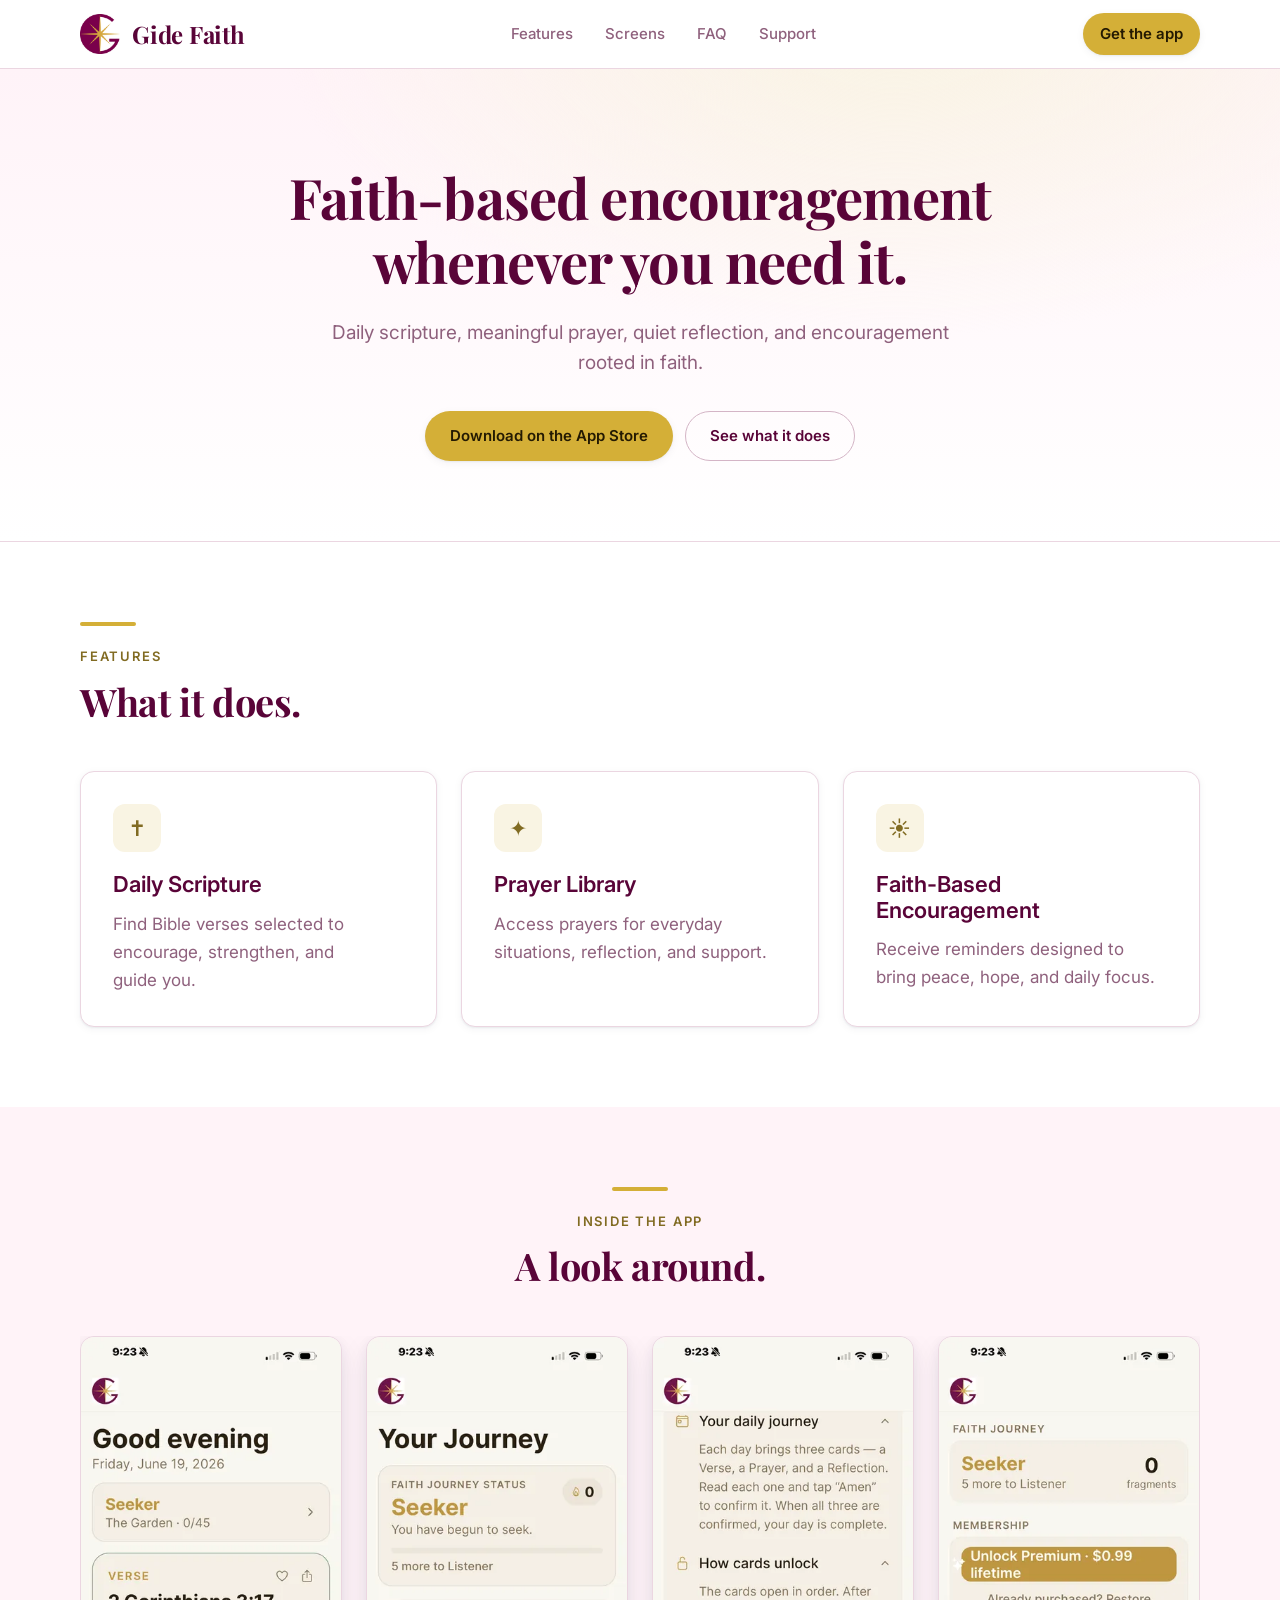
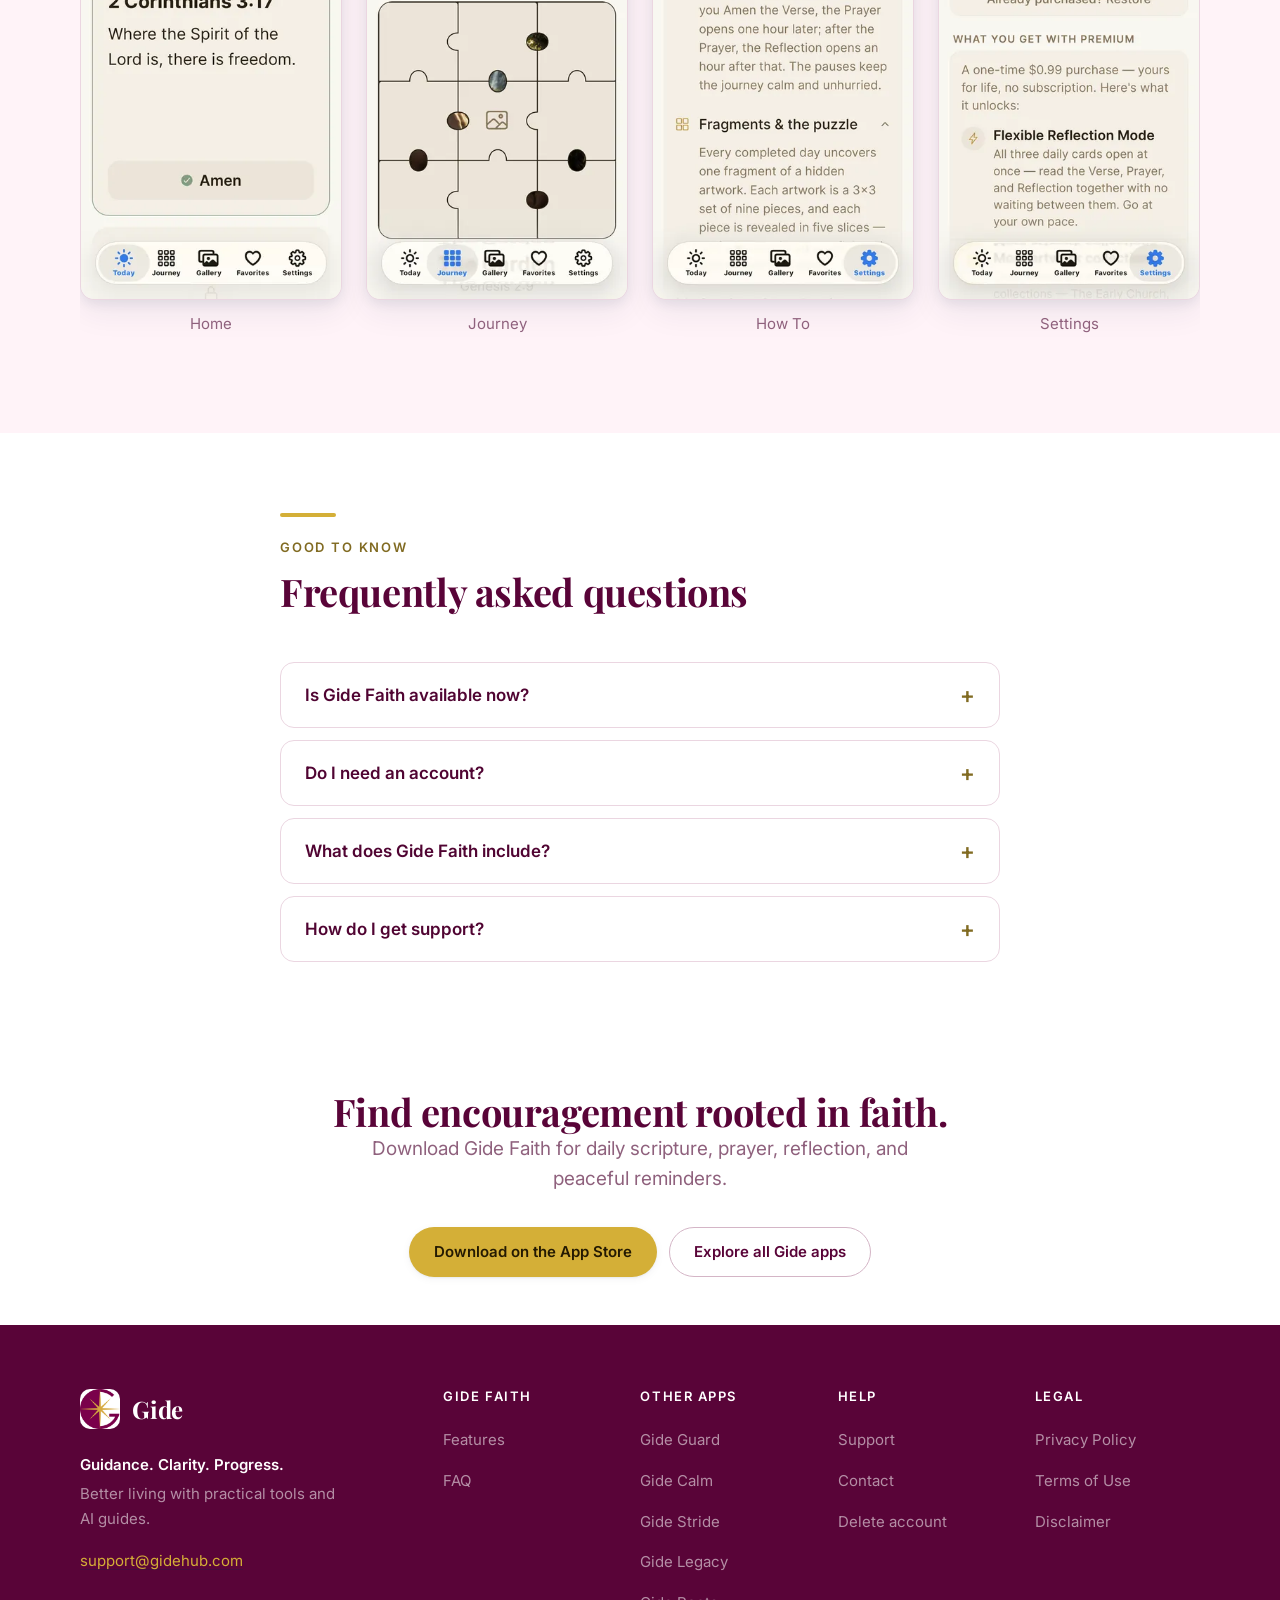
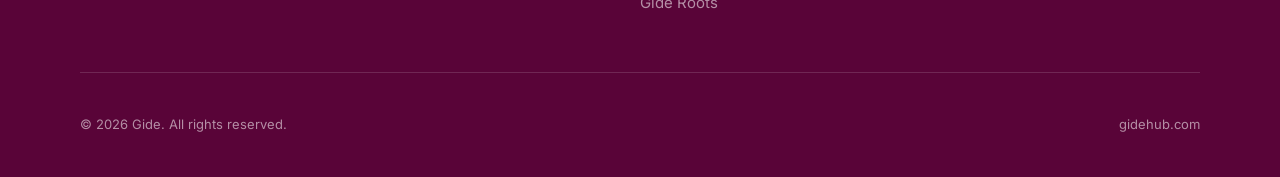
==== commit e8571727: "Regenerate site: naming, icons, remove Dark Mode screenshot The Dark Mode screenshot showed retired " ====
--- a/index.html
+++ b/index.html
@@ -96,17 +96,17 @@
       </div>
       <div class="grid grid-3">
         <article class="card feature-card">
-          <span class="feature-icon" aria-hidden="true">📖</span>
+          <span class="feature-icon" aria-hidden="true">✝</span>
           <h3>Daily Scripture</h3>
           <p>Find Bible verses selected to encourage, strengthen, and guide you.</p>
         </article>
         <article class="card feature-card">
-          <span class="feature-icon" aria-hidden="true">🙏</span>
+          <span class="feature-icon" aria-hidden="true">✦</span>
           <h3>Prayer Library</h3>
           <p>Access prayers for everyday situations, reflection, and support.</p>
         </article>
         <article class="card feature-card">
-          <span class="feature-icon" aria-hidden="true">⭐</span>
+          <span class="feature-icon" aria-hidden="true">☀</span>
           <h3>Faith-Based Encouragement</h3>
           <p>Receive reminders designed to bring peace, hope, and daily focus.</p>
         </article>
@@ -122,24 +122,20 @@
       </div>
       <div class="shot-row">
         <figure class="shot">
-          <img src="assets/shots/home.webp" alt="Gide - Faith home screen" width="370" height="800" loading="lazy">
+          <img src="assets/shots/home.webp" alt="Gide Faith home screen" width="370" height="800" loading="lazy">
           <figcaption>Home</figcaption>
         </figure>
         <figure class="shot">
-          <img src="assets/shots/journey.webp" alt="Gide - Faith prayer and scripture journey screen" width="370" height="800" loading="lazy">
+          <img src="assets/shots/journey.webp" alt="Gide Faith prayer and scripture journey screen" width="370" height="800" loading="lazy">
           <figcaption>Journey</figcaption>
         </figure>
         <figure class="shot">
-          <img src="assets/shots/howto.webp" alt="Gide - Faith instructions" width="370" height="800" loading="lazy">
+          <img src="assets/shots/howto.webp" alt="Gide Faith instructions" width="370" height="800" loading="lazy">
           <figcaption>How To</figcaption>
         </figure>
         <figure class="shot">
-          <img src="assets/shots/settings.webp" alt="Gide - Faith settings" width="370" height="800" loading="lazy">
+          <img src="assets/shots/settings.webp" alt="Gide Faith settings" width="370" height="800" loading="lazy">
           <figcaption>Settings</figcaption>
-        </figure>
-        <figure class="shot">
-          <img src="assets/shots/darksettings.webp" alt="Gide - Faith dark mode settings screen" width="370" height="800" loading="lazy">
-          <figcaption>Dark Mode</figcaption>
         </figure>
       </div>
     </div>
@@ -153,20 +149,20 @@
       </div>
       <div class="faq">
         <details>
-          <summary>Is Gide – Faith available now?</summary>
-          <p>Yes. Gide – Faith is available on the App Store and ready to help you discover daily scripture, prayer, and encouragement.</p>
+          <summary>Is Gide Faith available now?</summary>
+          <p>Yes. Gide Faith is available on the App Store and ready to help you discover daily scripture, prayer, and encouragement.</p>
         </details>
         <details>
           <summary>Do I need an account?</summary>
-          <p>No. Gide – Faith is designed to be simple and accessible without requiring a user account.</p>
-        </details>
-        <details>
-          <summary>What does Gide – Faith include?</summary>
-          <p>Gide – Faith includes daily scripture, prayer, reflection, favorites, progress features, and faith-based encouragement.</p>
+          <p>No. Gide Faith is designed to be simple and accessible without requiring a user account.</p>
+        </details>
+        <details>
+          <summary>What does Gide Faith include?</summary>
+          <p>Gide Faith includes daily scripture, prayer, reflection, favorites, progress features, and faith-based encouragement.</p>
         </details>
         <details>
           <summary>How do I get support?</summary>
-          <p>Email us at support@gidehub.com .</p>
+          <p>Email us at support@gidehub.com.</p>
         </details>
       </div>
     </div>
@@ -175,7 +171,7 @@
   <section class="section section-tight cta-band">
     <div class="wrap">
       <h2>Find encouragement rooted in faith.</h2>
-      <p class="lede">Download Gide – Faith for daily scripture, prayer, reflection, and peaceful reminders.</p>
+      <p class="lede">Download Gide Faith for daily scripture, prayer, reflection, and peaceful reminders.</p>
       <div class="btn-row">
         <a class="btn btn-accent" href="https://apps.apple.com/app/id6782227143">Download on the App Store</a>
         <a class="btn btn-outline" href="https://gidehub.com/#apps">Explore all Gide apps</a>
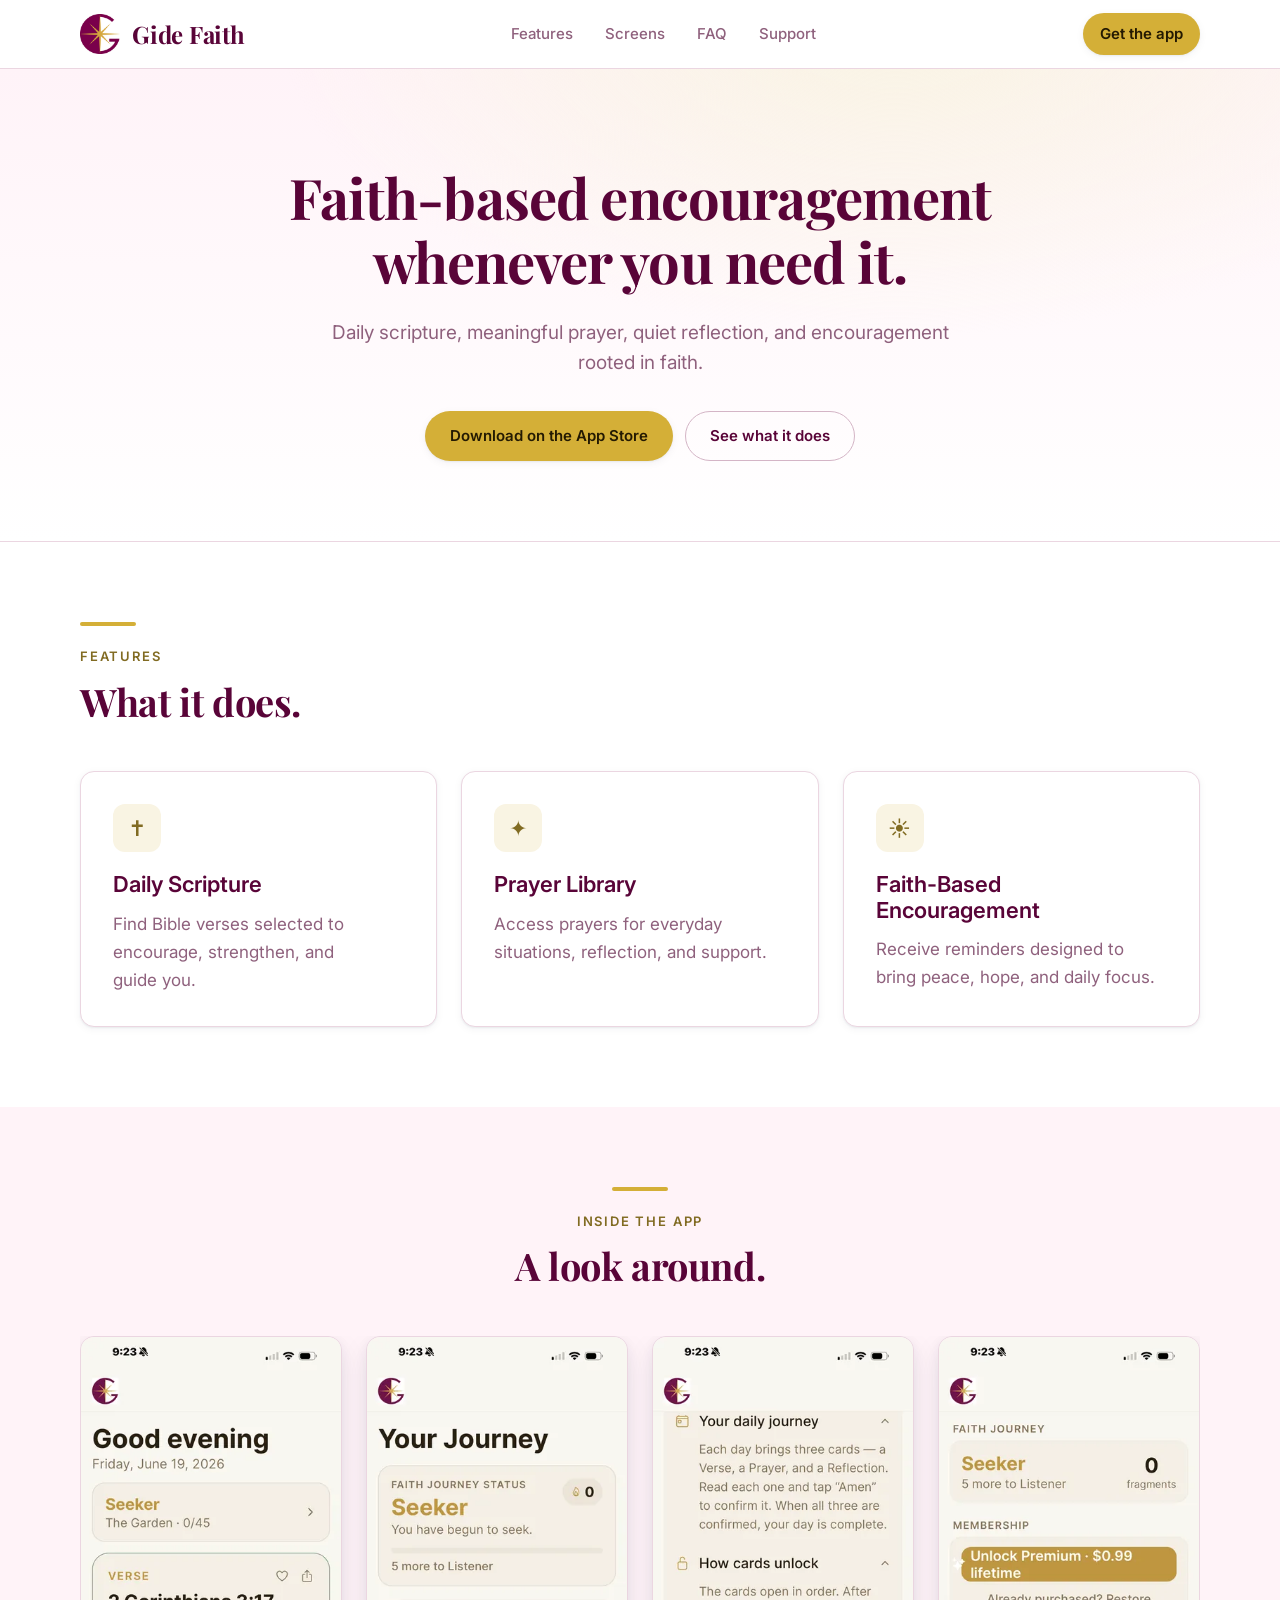
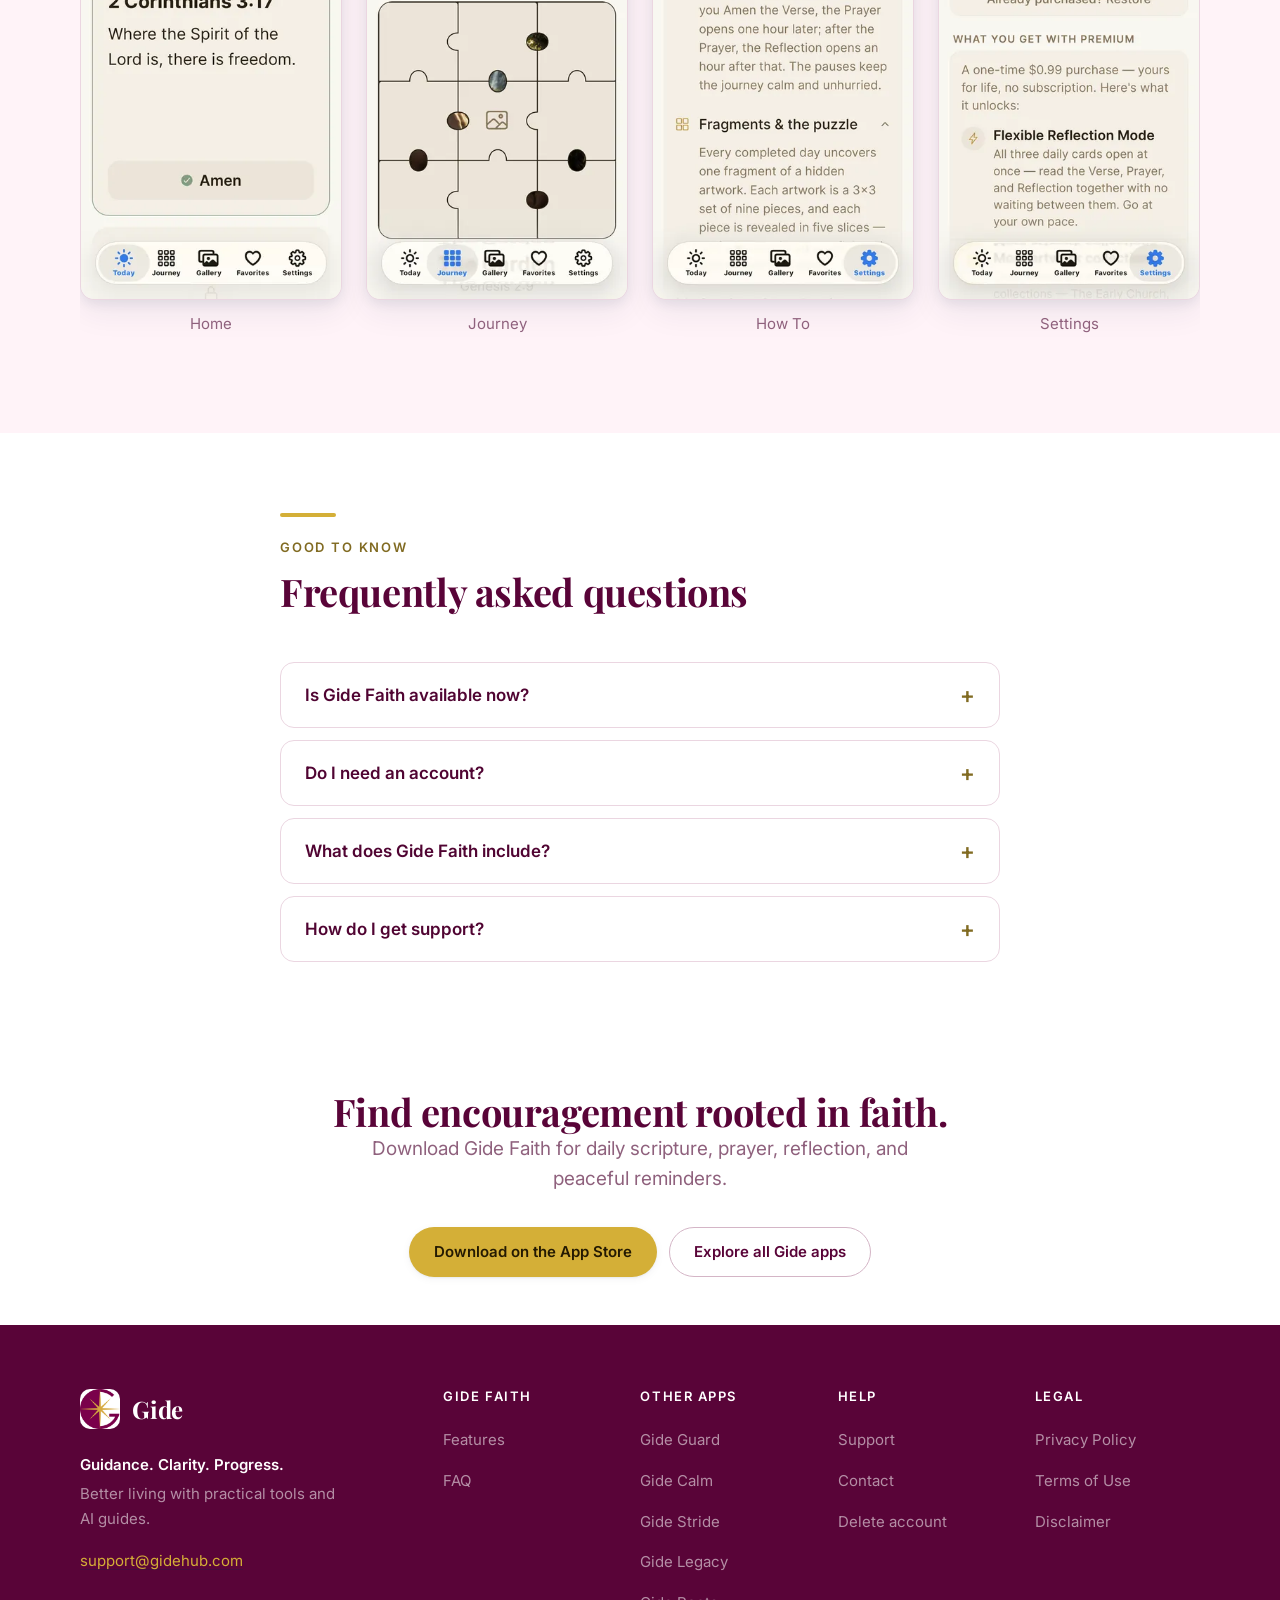
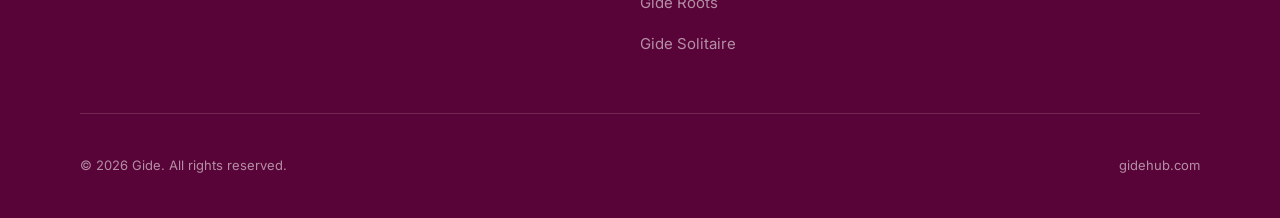
==== commit 95627929: "Add Gide Solitaire to the Gide apps menu Co-Authored-By: Claude Opus 5.5 <noreply@anthropic.com> Cla" ====
--- a/index.html
+++ b/index.html
@@ -212,6 +212,7 @@
             <li><a href="https://stride.gidehub.com/">Gide Stride</a></li>
             <li><a href="https://legacy.gidehub.com/">Gide Legacy</a></li>
             <li><a href="https://roots.gidehub.com/">Gide Roots</a></li>
+            <li><a href="https://solitaire.gidehub.com/">Gide Solitaire</a></li>
           </ul>
         </div>
         <div class="footer-col">
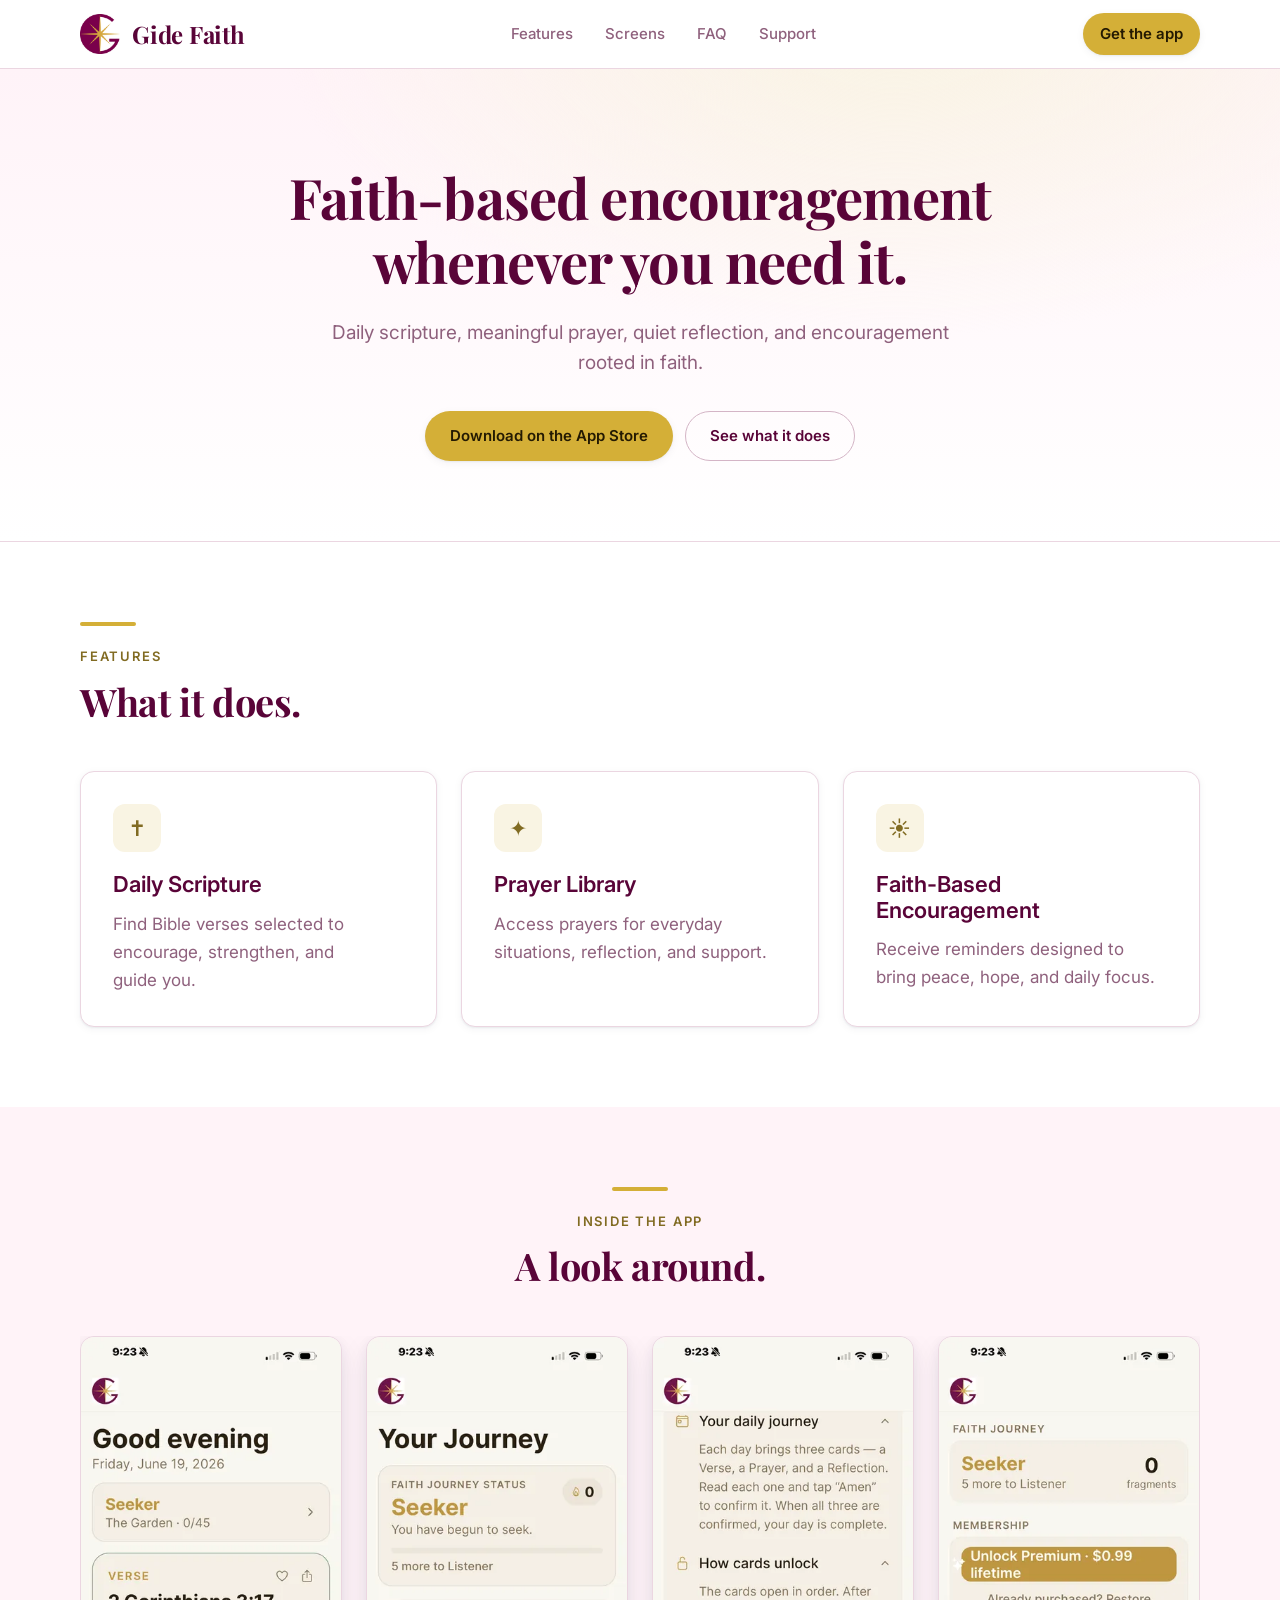
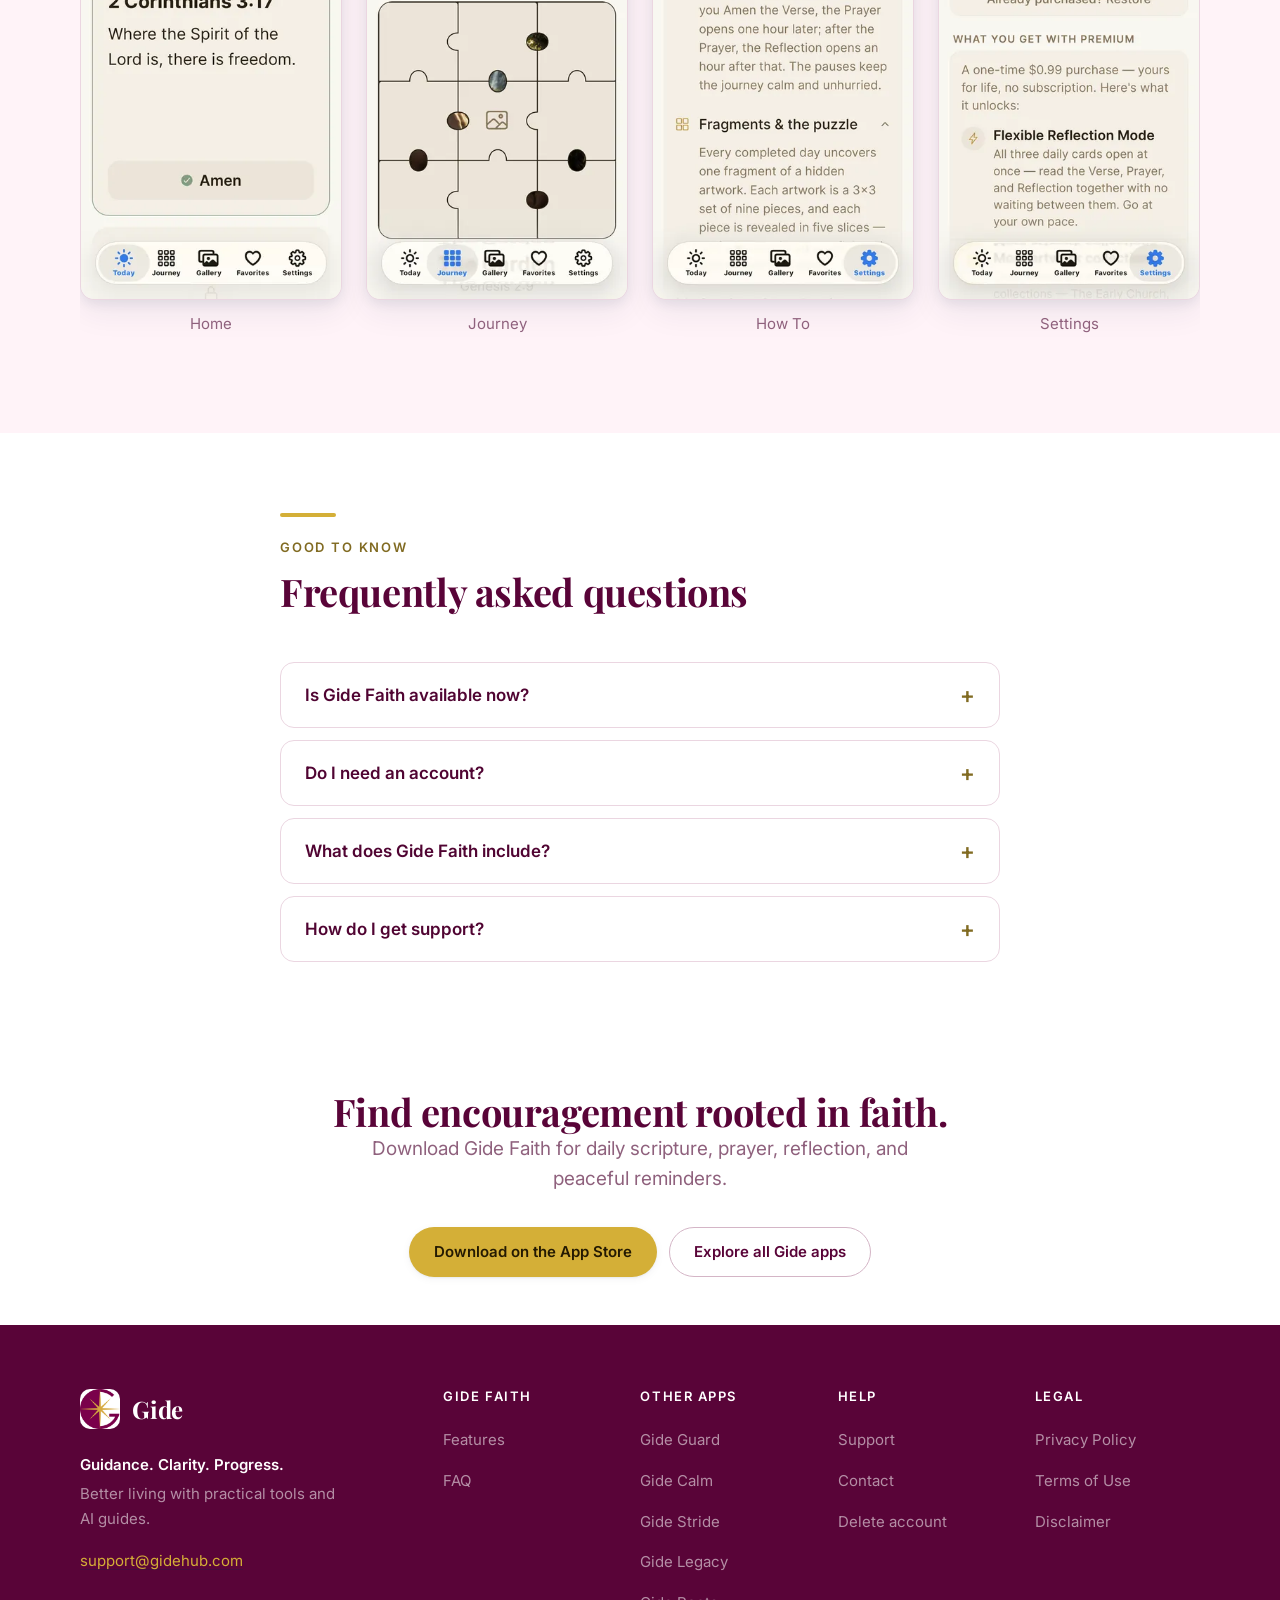
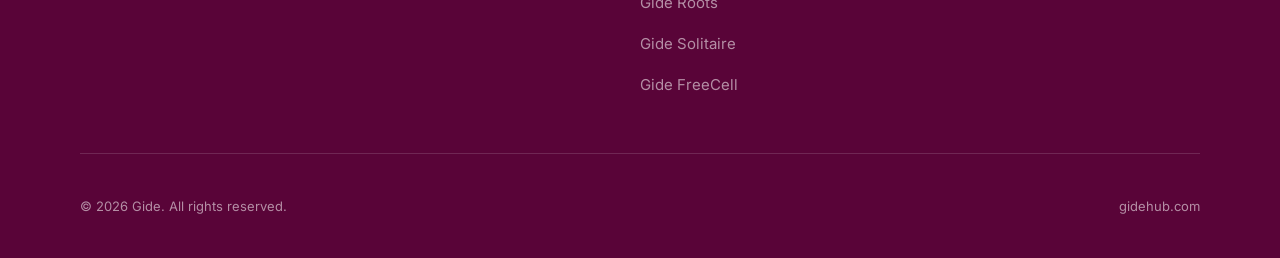
==== commit 79920be7: "Add Gide FreeCell to the Gide app links Co-Authored-By: Claude Opus 5.5 <noreply@anthropic.com> Clau" ====
--- a/index.html
+++ b/index.html
@@ -213,6 +213,7 @@
             <li><a href="https://legacy.gidehub.com/">Gide Legacy</a></li>
             <li><a href="https://roots.gidehub.com/">Gide Roots</a></li>
             <li><a href="https://solitaire.gidehub.com/">Gide Solitaire</a></li>
+            <li><a href="https://freecell.gidehub.com/">Gide FreeCell</a></li>
           </ul>
         </div>
         <div class="footer-col">
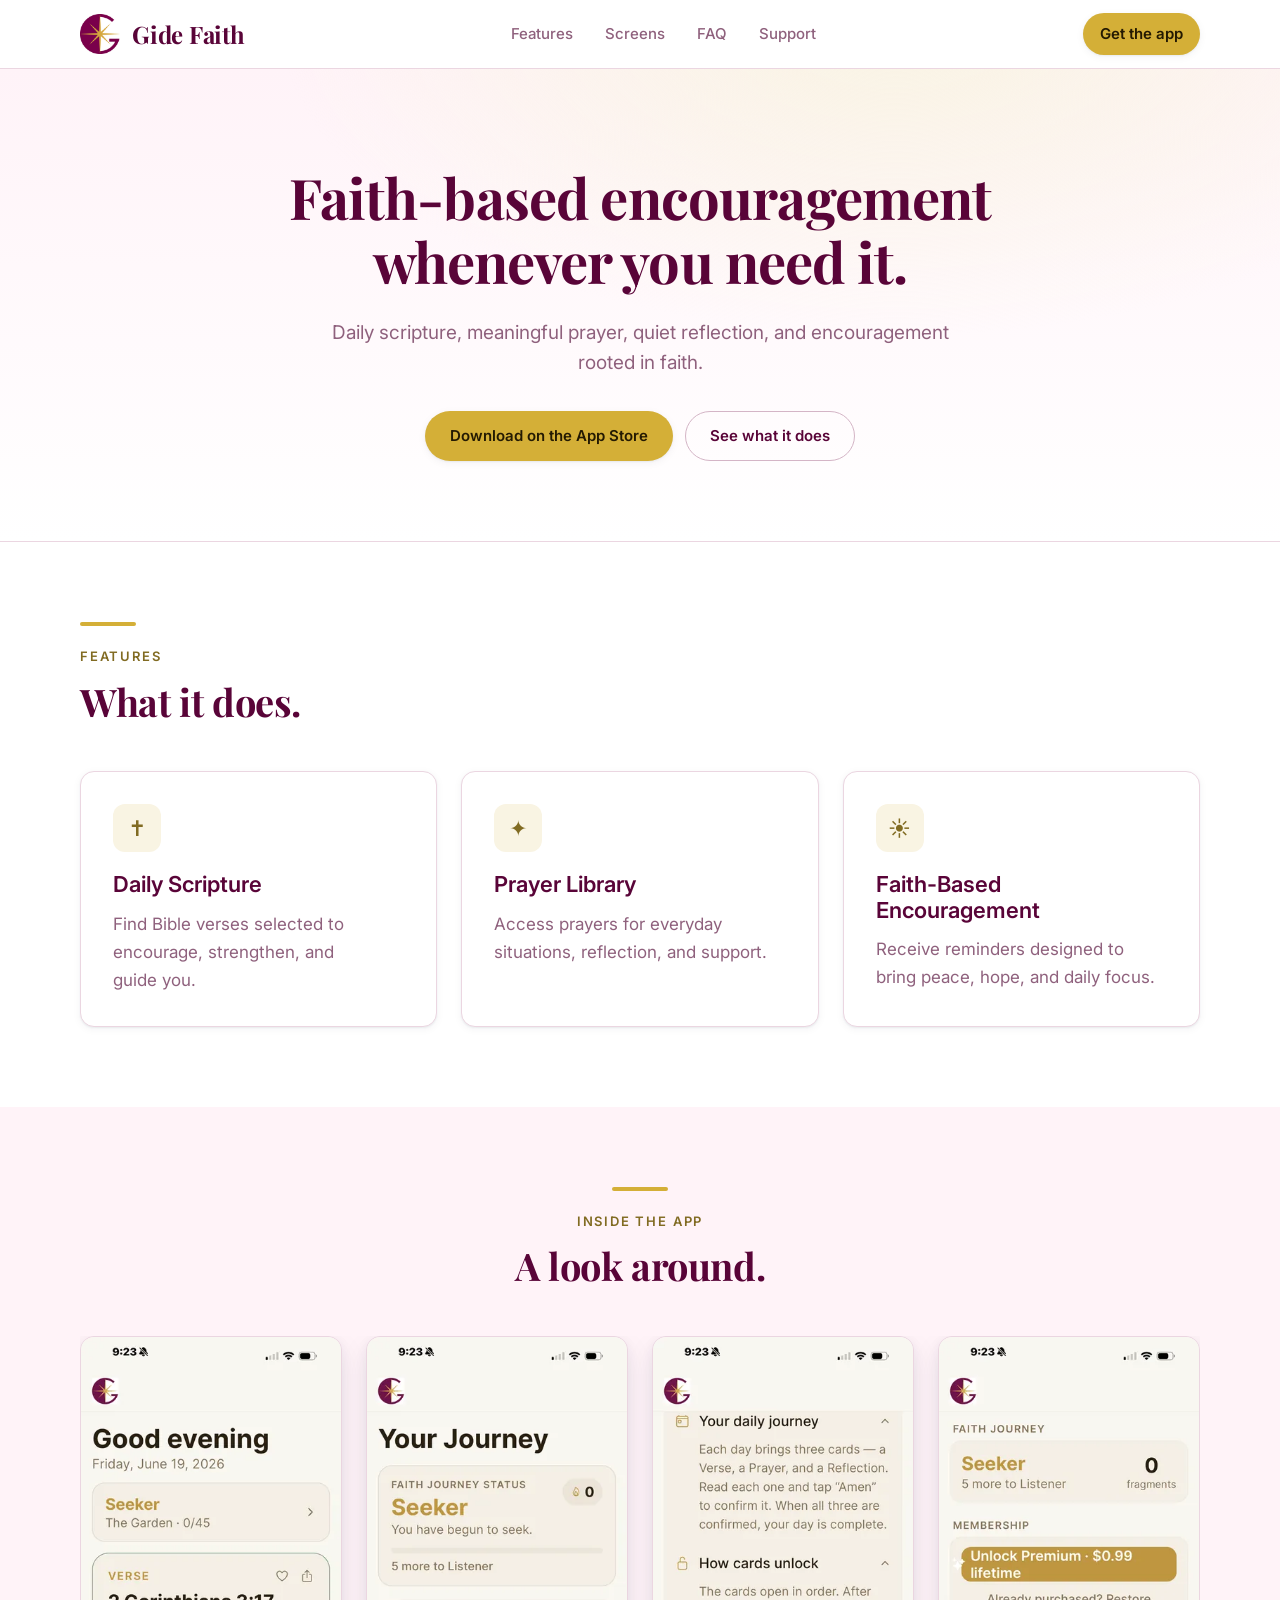
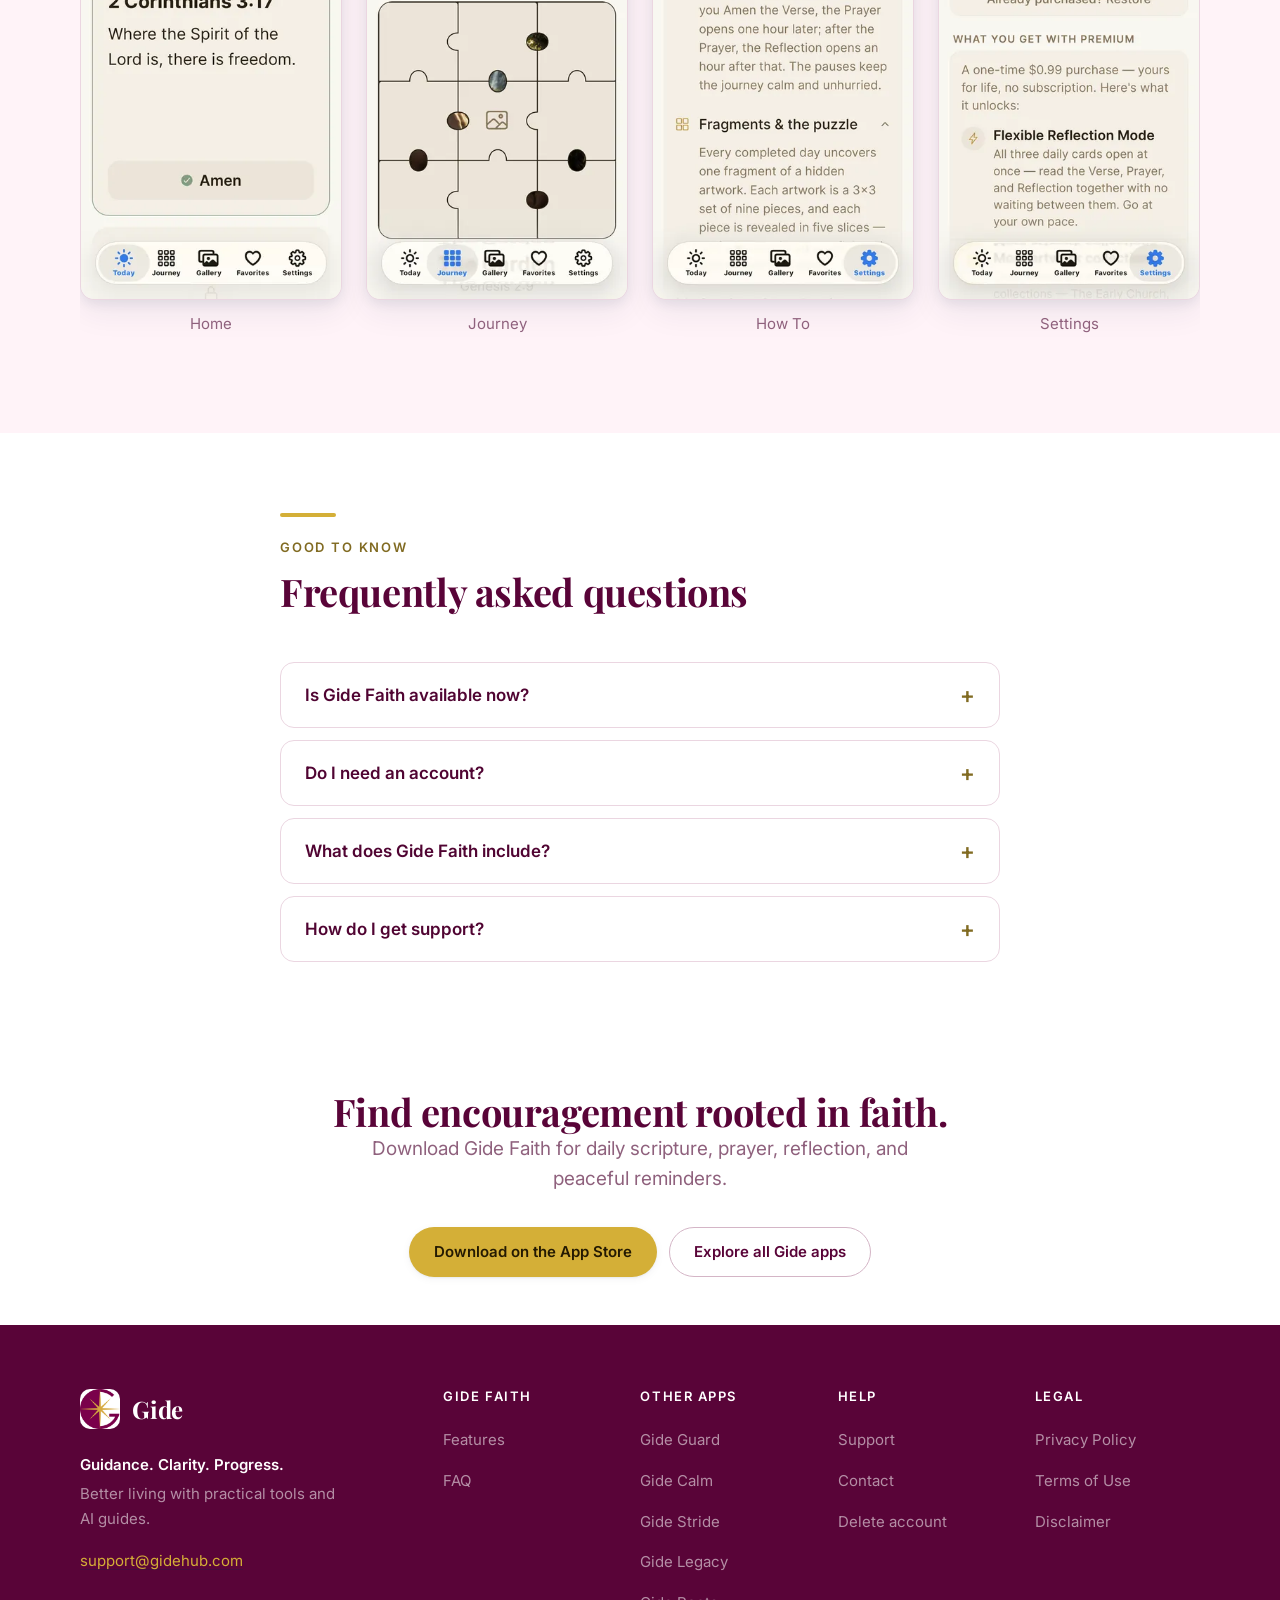
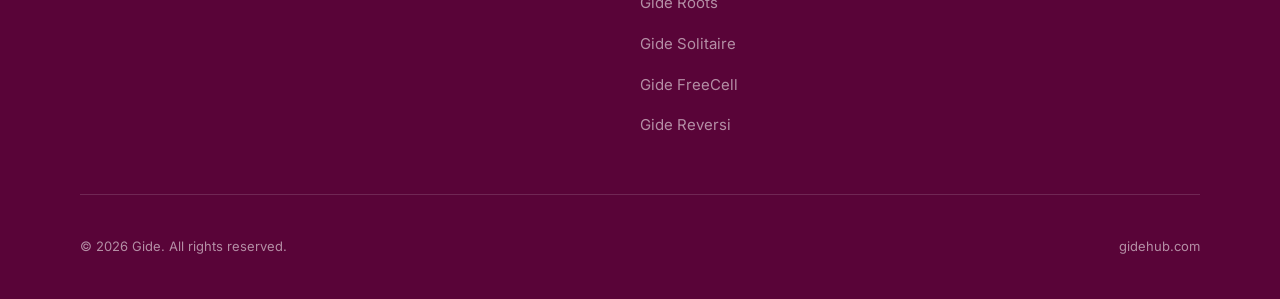
==== commit bc532088: "Add Gide Reversi to the Gide app links Co-Authored-By: Claude Opus 5.5 <noreply@anthropic.com> Claud" ====
--- a/index.html
+++ b/index.html
@@ -214,6 +214,7 @@
             <li><a href="https://roots.gidehub.com/">Gide Roots</a></li>
             <li><a href="https://solitaire.gidehub.com/">Gide Solitaire</a></li>
             <li><a href="https://freecell.gidehub.com/">Gide FreeCell</a></li>
+            <li><a href="https://reversi.gidehub.com/">Gide Reversi</a></li>
           </ul>
         </div>
         <div class="footer-col">
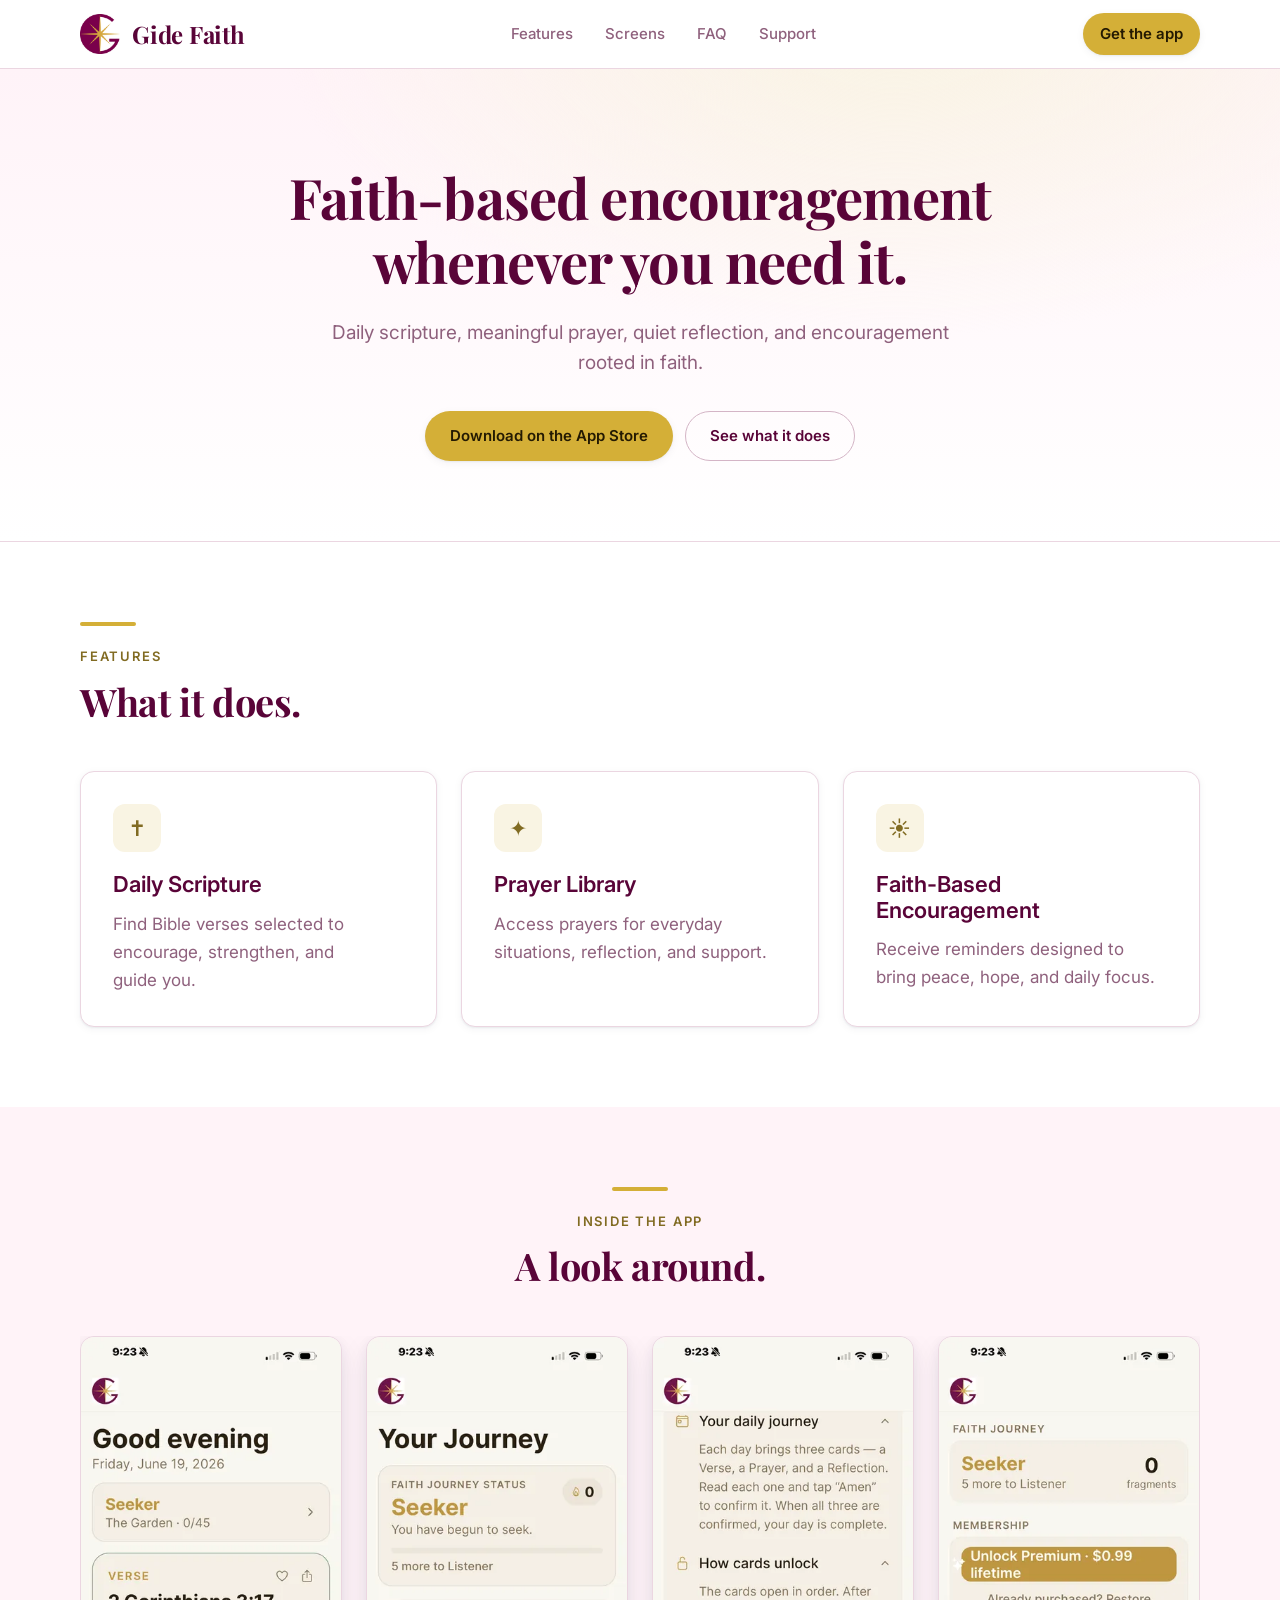
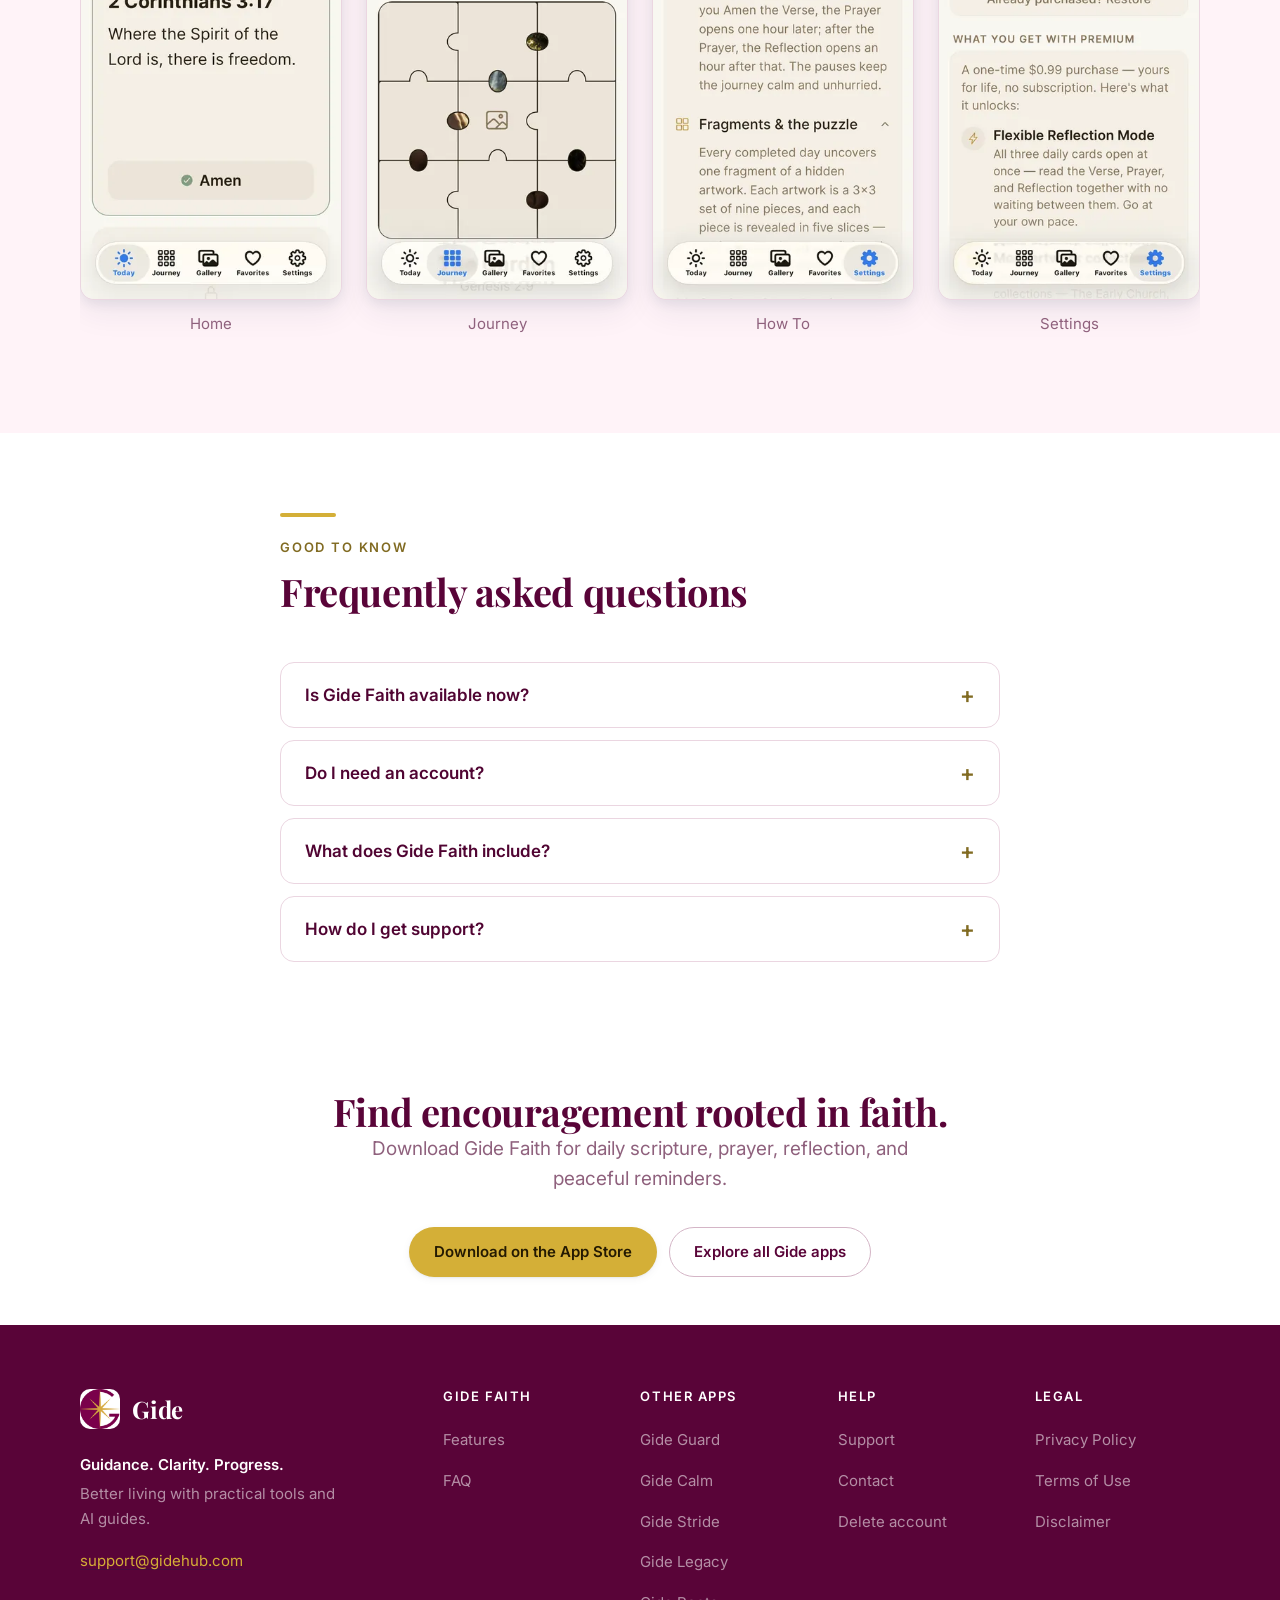
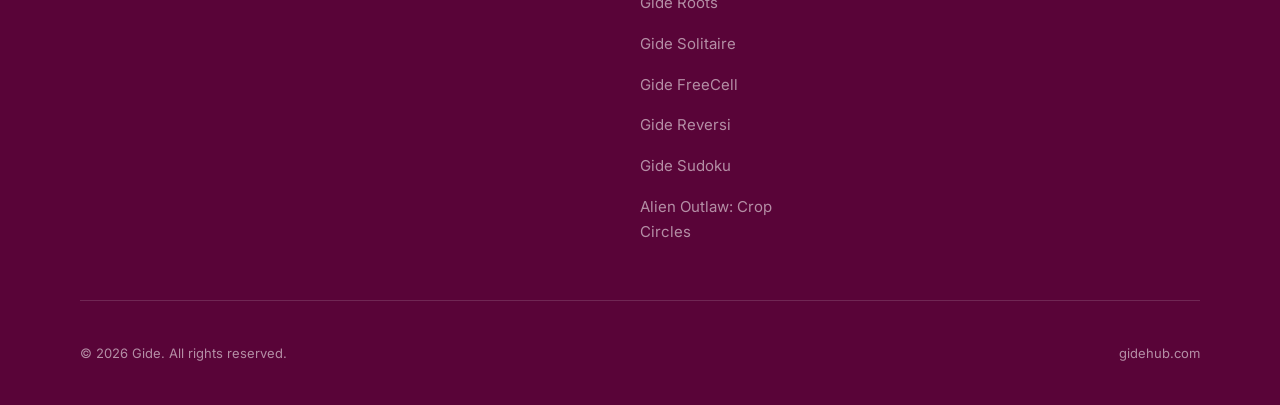
==== commit 993bd1e8: "Publish missing product pages and refresh portfolio navigation and app details" ====
--- a/index.html
+++ b/index.html
@@ -215,6 +215,8 @@
             <li><a href="https://solitaire.gidehub.com/">Gide Solitaire</a></li>
             <li><a href="https://freecell.gidehub.com/">Gide FreeCell</a></li>
             <li><a href="https://reversi.gidehub.com/">Gide Reversi</a></li>
+            <li><a href="https://gidehub.com/games/sudoku/">Gide Sudoku</a></li>
+            <li><a href="https://alienoutlaw.gidehub.com/">Alien Outlaw: Crop Circles</a></li>
           </ul>
         </div>
         <div class="footer-col">
